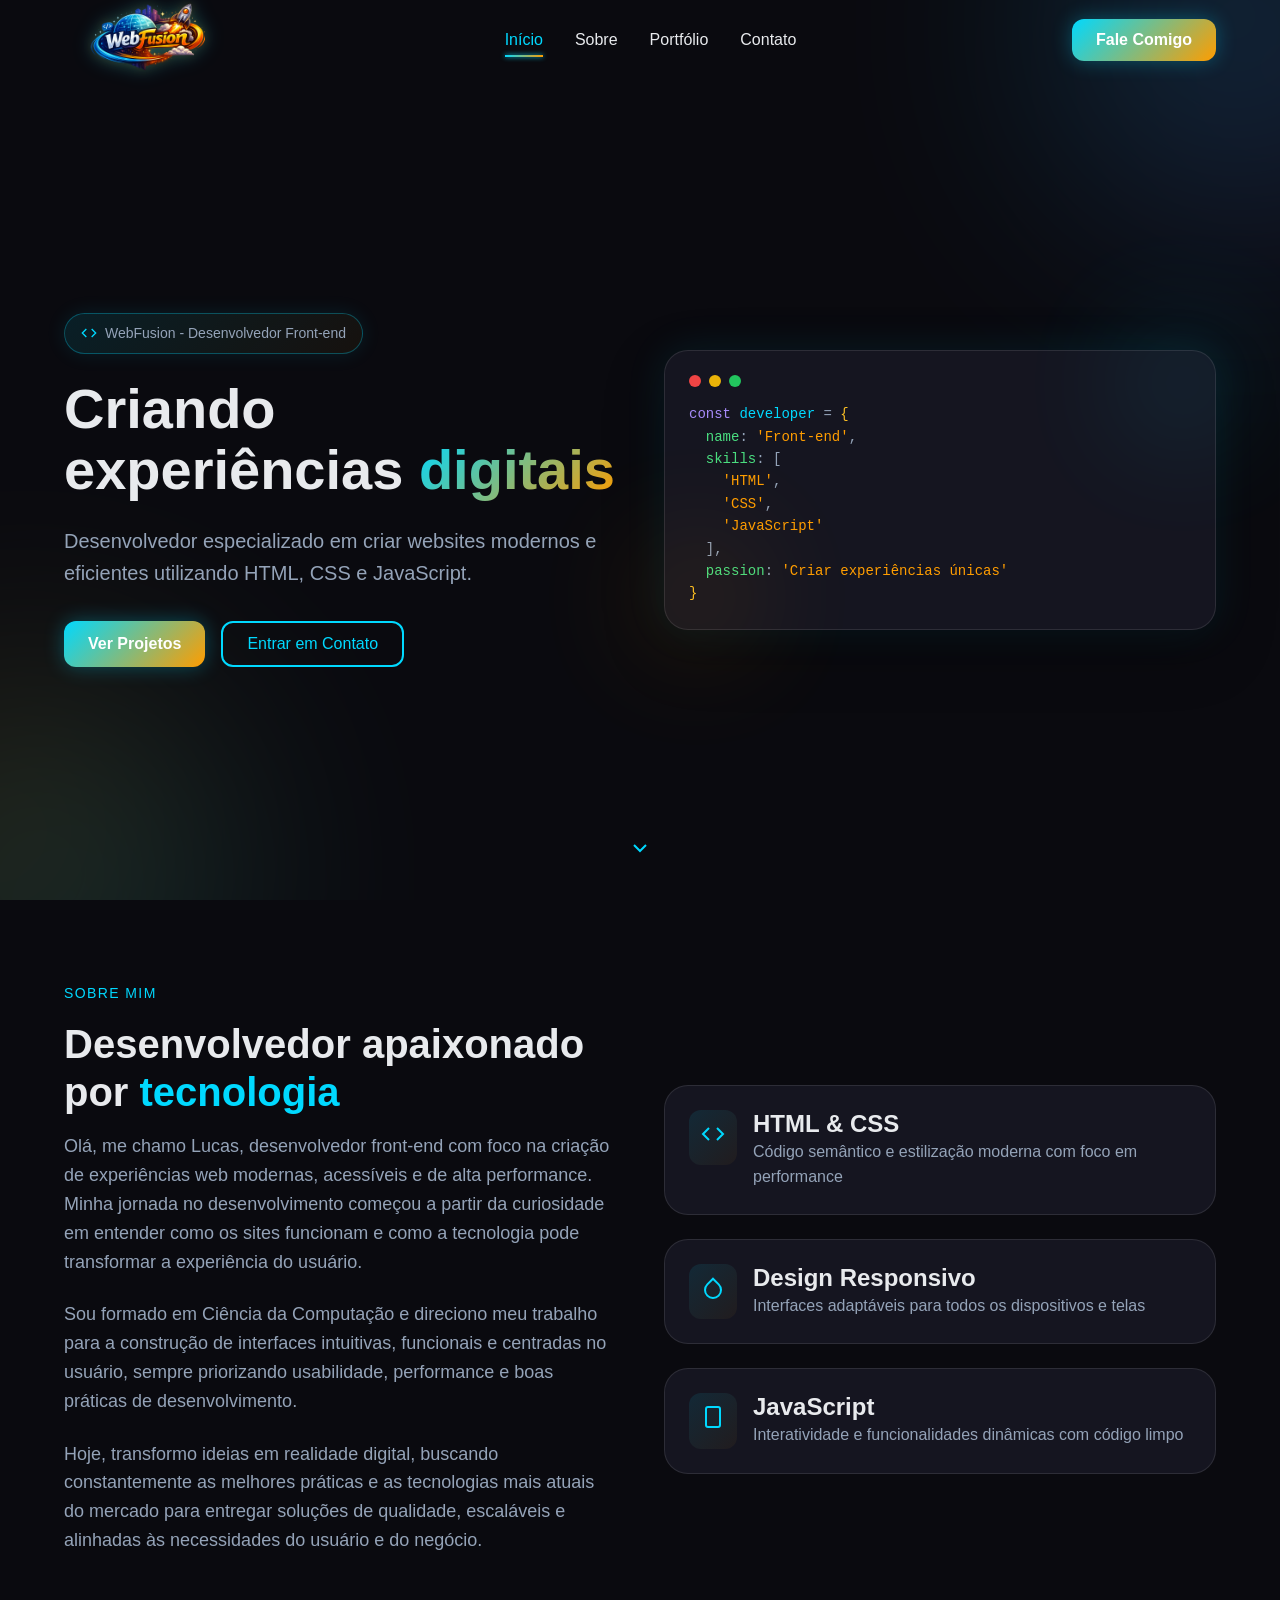
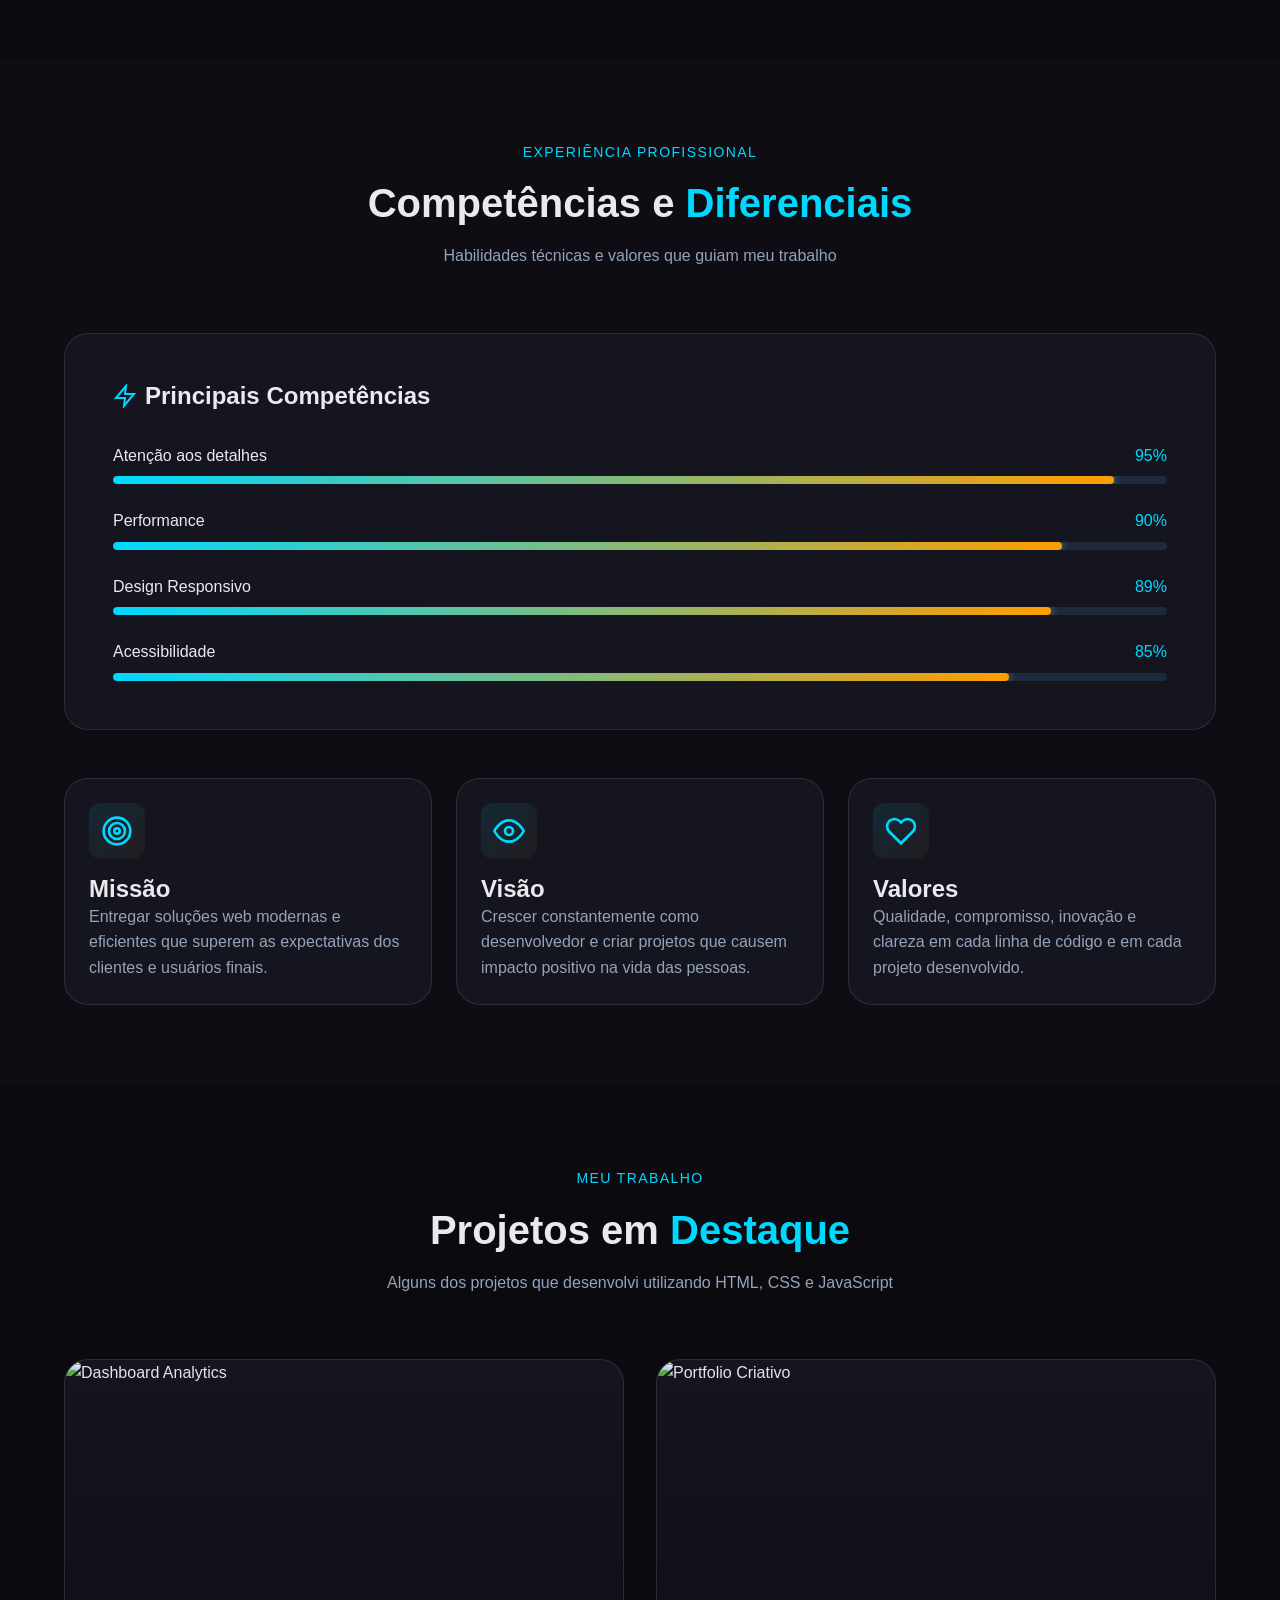
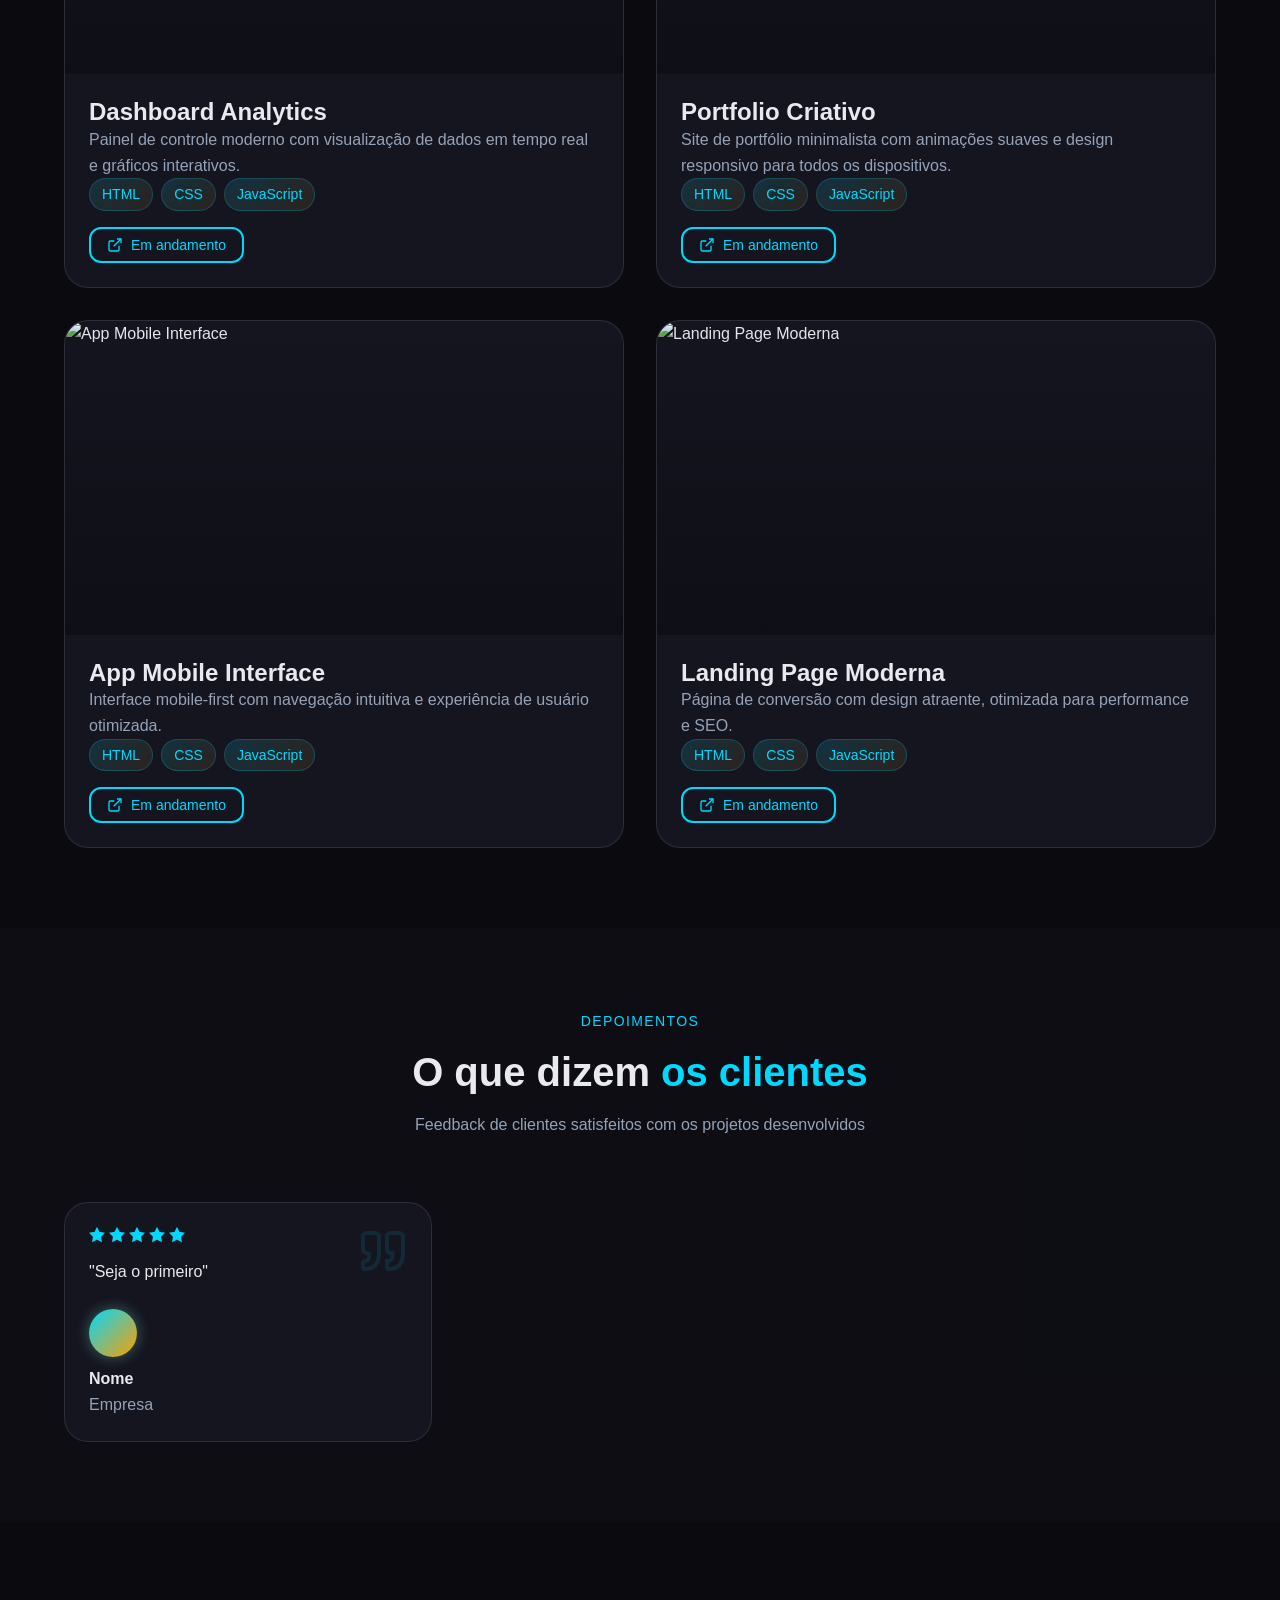
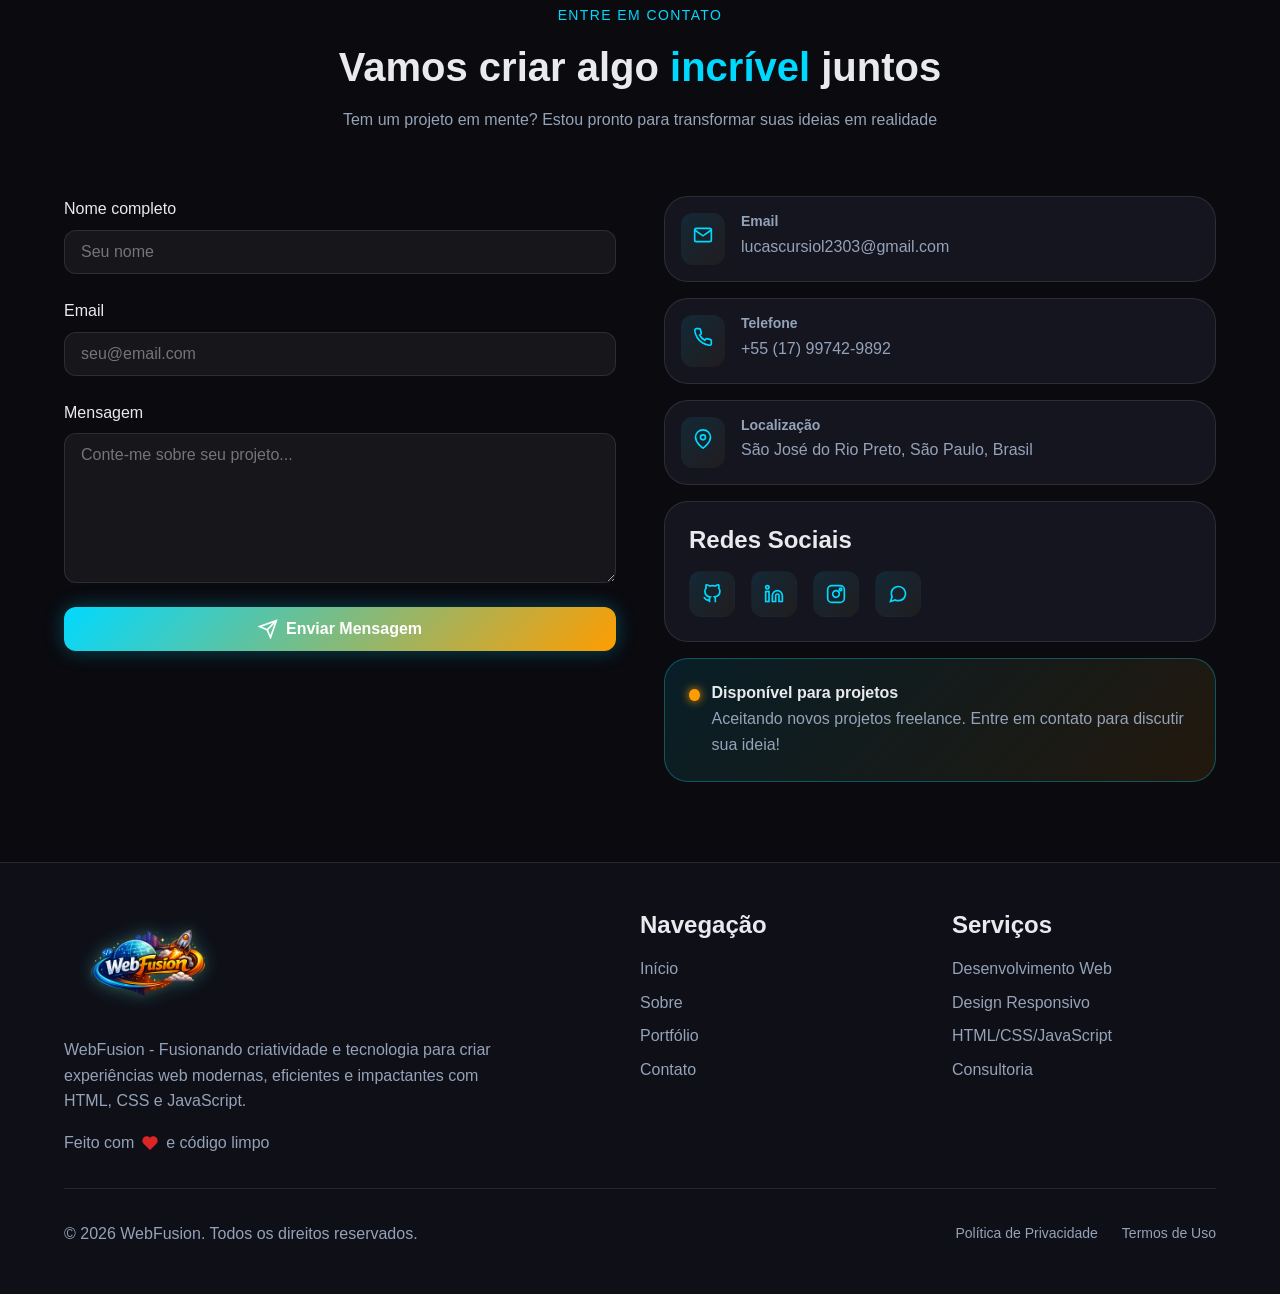
==== index.html @ 7b2a0fcf "Atualização" ====
<!DOCTYPE html>
<html lang="pt-BR">

<head>
    <meta charset="UTF-8">
    <meta name="viewport" content="width=device-width, initial-scale=1.0">
    <meta name="description"
        content="WebFusion - Portfólio de desenvolvedor front-end especializado em HTML, CSS e JavaScript. Criando experiências web modernas e eficientes.">
    <meta name="keywords" content="desenvolvedor front-end, HTML, CSS, JavaScript, web design, portfólio, WebFusion">
    <meta name="author" content="WebFusion">
    <title>WebFusionDEV</title>
    <link rel="icon" type="image/x-icon" href="assets/favicon/favicon.ico">
    <link rel="icon" type="image/png" sizes="16x16" href="assets/favicon/favicon-16x16.png">
    <link rel="icon" type="image/png" sizes="32x32" href="assets/favicon/favicon-32x32.png">
    <link rel="apple-touch-icon" sizes="180x180" href="assets/favicon/apple-touch-icon.png">
    <link rel="icon" type="image/png" sizes="192x192" href="assets/favicon/android-chrome-192x192.png">
    <link rel="icon" type="image/png" sizes="512x512" href="assets/favicon/android-chrome-512x512.png">
    <meta name="theme-color" content="#ffffff">
    <link rel="stylesheet" href="assets/styles/styles.css">
</head>

<body>
    <!-- Navigation -->
    <nav id="navbar">
        <div class="container nav-container">
            <a href="#" class="logo">
                <img src="assets/img/Webfusion.png" alt="WebFusion" class="logo-image">
            </a>

            <div class="nav-links">
                <a href="#hero" class="nav-link">Início</a>
                <a href="#about" class="nav-link">Sobre</a>
                <a href="#portfolio" class="nav-link">Portfólio</a>
                <a href="#contact" class="nav-link">Contato</a>
            </div>

            <button class="btn btn-primary nav-cta">Fale Comigo</button>

            <button class="mobile-menu-toggle" aria-label="Toggle menu">
                <span></span>
                <span></span>
                <span></span>
            </button>
        </div>

        <!-- Mobile Menu -->
        <div class="mobile-menu">
            <a href="#hero" class="mobile-link">Início</a>
            <a href="#about" class="mobile-link">Sobre</a>
            <a href="#portfolio" class="mobile-link">Portfólio</a>
            <a href="#contact" class="mobile-link">Contato</a>
            <button class="btn btn-primary w-full">Fale Comigo</button>
        </div>
    </nav>

    <!-- Hero Section -->
    <section id="hero" class="hero-section">
        <div class="bg-gradient gradient-1"></div>
        <div class="bg-gradient gradient-2"></div>
        <div class="hero-logo-watermark">
            <img src="assets/img/ChatGPT_Image_14_de_abr._de_2026,_07_32_35-1.png" alt="WebFusion">
        </div>

        <div class="container">
            <div class="hero-grid">
                <div class="hero-content">
                    <div class="badge">
                        <svg width="16" height="16" viewBox="0 0 24 24" fill="none" stroke="currentColor"
                            stroke-width="2">
                            <polyline points="16 18 22 12 16 6"></polyline>
                            <polyline points="8 6 2 12 8 18"></polyline>
                        </svg>
                        <span>WebFusion - Desenvolvedor Front-end</span>
                    </div>

                    <h1 class="hero-title">
                        Criando experiências
                        <span class="text-gradient">digitais</span>
                    </h1>

                    <p class="hero-description">
                        Desenvolvedor especializado em criar websites modernos e eficientes
                        utilizando HTML, CSS e JavaScript.
                    </p>

                    <div class="hero-buttons">
                        <button class="btn btn-primary" onclick="scrollToSection('portfolio')">Ver Projetos</button>
                        <button class="btn btn-outline" onclick="scrollToSection('contact')">Entrar em Contato</button>
                    </div>
                </div>

                <div class="hero-visual">
                    <div class="code-window">
                        <div class="window-header">
                            <div class="window-dot red"></div>
                            <div class="window-dot yellow"></div>
                            <div class="window-dot green"></div>
                        </div>
                        <pre class="code-content"><code><span class="code-purple">const</span> <span class="code-blue">developer</span> = <span class="code-yellow">{</span>
  <span class="code-green">name</span>: <span class="code-orange">'Front-end'</span>,
  <span class="code-green">skills</span>: [
    <span class="code-orange">'HTML'</span>,
    <span class="code-orange">'CSS'</span>,
    <span class="code-orange">'JavaScript'</span>
  ],
  <span class="code-green">passion</span>: <span class="code-orange">'Criar experiências únicas'</span>
<span class="code-yellow">}</span></code></pre>
                        <div class="code-glow glow-1"></div>
                        <div class="code-glow glow-2"></div>
                    </div>
                </div>
            </div>
        </div>

        <div class="scroll-indicator">
            <svg width="24" height="24" viewBox="0 0 24 24" fill="none" stroke="currentColor" stroke-width="2">
                <polyline points="6 9 12 15 18 9"></polyline>
            </svg>
        </div>
    </section>

    <!-- About Section -->
    <section id="about" class="about-section section">
        <div class="container">
            <div class="about-grid">
                <div class="about-content">
                    <span class="section-label">Sobre Mim</span>
                    <h2 class="section-title">
                        Desenvolvedor apaixonado por <span class="text-neon">tecnologia</span>
                    </h2>
                    <p class="text-muted">
                        Olá, me chamo Lucas, desenvolvedor front-end com foco na criação de experiências web
                        modernas, acessíveis e de alta performance. Minha jornada no desenvolvimento começou a partir da
                        curiosidade em entender como os sites funcionam e como a tecnologia pode transformar a
                        experiência do usuário.
                    </p>
                    <p class="text-muted">
                        Sou formado em Ciência da Computação e direciono meu trabalho para a construção de interfaces
                        intuitivas, funcionais e centradas no usuário, sempre priorizando usabilidade, performance e
                        boas práticas de desenvolvimento.
                    </p>
                    <p class="text-muted">
                        Hoje, transformo ideias em realidade digital, buscando constantemente as melhores práticas e as
                        tecnologias mais atuais do mercado para entregar soluções de qualidade, escaláveis e alinhadas
                        às necessidades do usuário e do negócio.
                    </p>
                </div>

                <div class="skills-grid">
                    <div class="skill-card">
                        <div class="skill-icon">
                            <svg width="24" height="24" viewBox="0 0 24 24" fill="none" stroke="currentColor"
                                stroke-width="2">
                                <polyline points="16 18 22 12 16 6"></polyline>
                                <polyline points="8 6 2 12 8 18"></polyline>
                            </svg>
                        </div>
                        <div>
                            <h3>HTML & CSS</h3>
                            <p class="text-muted">Código semântico e estilização moderna com foco em performance</p>
                        </div>
                    </div>

                    <div class="skill-card">
                        <div class="skill-icon">
                            <svg width="24" height="24" viewBox="0 0 24 24" fill="none" stroke="currentColor"
                                stroke-width="2">
                                <path d="M12 2.69l5.66 5.66a8 8 0 1 1-11.31 0z"></path>
                            </svg>
                        </div>
                        <div>
                            <h3>Design Responsivo</h3>
                            <p class="text-muted">Interfaces adaptáveis para todos os dispositivos e telas</p>
                        </div>
                    </div>

                    <div class="skill-card">
                        <div class="skill-icon">
                            <svg width="24" height="24" viewBox="0 0 24 24" fill="none" stroke="currentColor"
                                stroke-width="2">
                                <rect x="5" y="2" width="14" height="20" rx="2" ry="2"></rect>
                                <line x1="12" y1="18" x2="12.01" y2="18"></line>
                            </svg>
                        </div>
                        <div>
                            <h3>JavaScript</h3>
                            <p class="text-muted">Interatividade e funcionalidades dinâmicas com código limpo</p>
                        </div>
                    </div>
                </div>
            </div>
        </div>
    </section>

    <!-- Professional Section -->
    <section class="professional-section section section-alt">
        <div class="container">
            <div class="section-header">
                <span class="section-label">Experiência Profissional</span>
                <h2 class="section-title">
                    Competências e <span class="text-neon">Diferenciais</span>
                </h2>
                <p class="text-muted">Habilidades técnicas e valores que guiam meu trabalho</p>
            </div>

            <div class="competencies-card">
                <h3 class="card-title">
                    <svg width="24" height="24" viewBox="0 0 24 24" fill="none" stroke="currentColor" stroke-width="2">
                        <polygon points="13 2 3 14 12 14 11 22 21 10 12 10 13 2"></polygon>
                    </svg>
                    Principais Competências
                </h3>
                <div class="progress-bars">
                    <div class="progress-item">
                        <div class="progress-header">
                            <span>Atenção aos detalhes</span>
                            <span class="text-neon">95%</span>
                        </div>
                        <div class="progress-bar">
                            <div class="progress-fill" data-progress="95"></div>
                        </div>
                    </div>

                    <div class="progress-item">
                        <div class="progress-header">
                            <span>Performance</span>
                            <span class="text-neon">90%</span>
                        </div>
                        <div class="progress-bar">
                            <div class="progress-fill" data-progress="90"></div>
                        </div>
                    </div>

                    <div class="progress-item">
                        <div class="progress-header">
                            <span>Design Responsivo</span>
                            <span class="text-neon">89%</span>
                        </div>
                        <div class="progress-bar">
                            <div class="progress-fill" data-progress="89"></div>
                        </div>
                    </div>

                    <div class="progress-item">
                        <div class="progress-header">
                            <span>Acessibilidade</span>
                            <span class="text-neon">85%</span>
                        </div>
                        <div class="progress-bar">
                            <div class="progress-fill" data-progress="85"></div>
                        </div>
                    </div>
                </div>
            </div>

            <div class="values-grid">
                <div class="value-card">
                    <div class="value-icon">
                        <svg width="32" height="32" viewBox="0 0 24 24" fill="none" stroke="currentColor"
                            stroke-width="2">
                            <circle cx="12" cy="12" r="10"></circle>
                            <circle cx="12" cy="12" r="6"></circle>
                            <circle cx="12" cy="12" r="2"></circle>
                        </svg>
                    </div>
                    <h3>Missão</h3>
                    <p class="text-muted">
                        Entregar soluções web modernas e eficientes que superem as expectativas dos clientes e usuários
                        finais.
                    </p>
                </div>

                <div class="value-card">
                    <div class="value-icon">
                        <svg width="32" height="32" viewBox="0 0 24 24" fill="none" stroke="currentColor"
                            stroke-width="2">
                            <path d="M1 12s4-8 11-8 11 8 11 8-4 8-11 8-11-8-11-8z"></path>
                            <circle cx="12" cy="12" r="3"></circle>
                        </svg>
                    </div>
                    <h3>Visão</h3>
                    <p class="text-muted">
                        Crescer constantemente como desenvolvedor e criar projetos que causem impacto positivo na vida
                        das pessoas.
                    </p>
                </div>

                <div class="value-card">
                    <div class="value-icon">
                        <svg width="32" height="32" viewBox="0 0 24 24" fill="none" stroke="currentColor"
                            stroke-width="2">
                            <path
                                d="M20.84 4.61a5.5 5.5 0 0 0-7.78 0L12 5.67l-1.06-1.06a5.5 5.5 0 0 0-7.78 7.78l1.06 1.06L12 21.23l7.78-7.78 1.06-1.06a5.5 5.5 0 0 0 0-7.78z">
                            </path>
                        </svg>
                    </div>
                    <h3>Valores</h3>
                    <p class="text-muted">
                        Qualidade, compromisso, inovação e clareza em cada linha de código e em cada projeto
                        desenvolvido.
                    </p>
                </div>
            </div>
        </div>
    </section>

    <!-- Portfolio Section -->
    <section id="portfolio" class="portfolio-section section">
        <div class="container">
            <div class="section-header">
                <span class="section-label">Meu Trabalho</span>
                <h2 class="section-title">
                    Projetos em <span class="text-neon">Destaque</span>
                </h2>
                <p class="text-muted">Alguns dos projetos que desenvolvi utilizando HTML, CSS e JavaScript</p>
            </div>

            <div class="portfolio-grid">
                <div class="project-card">
                    <div class="project-image">
                        <img src="https://images.unsplash.com/photo-1575388902449-6bca946ad549?crop=entropy&cs=tinysrgb&fit=max&fm=jpg&ixid=M3w3Nzg4Nzd8MHwxfHNlYXJjaHwxfHxtb2Rlcm4lMjB3ZWJzaXRlJTIwZGFzaGJvYXJkJTIwaW50ZXJmYWNlfGVufDF8fHx8MTc3Mzc4ODYyOXww&ixlib=rb-4.1.0&q=80&w=1080"
                            alt="Dashboard Analytics">
                        <div class="project-overlay"></div>
                    </div>
                    <div class="project-content">
                        <h3>Dashboard Analytics</h3>
                        <p class="text-muted">Painel de controle moderno com visualização de dados em tempo real e
                            gráficos interativos.</p>
                        <div class="project-tags">
                            <span class="tag">HTML</span>
                            <span class="tag">CSS</span>
                            <span class="tag">JavaScript</span>
                        </div>
                        <div class="project-buttons">
                            <button class="btn btn-outline btn-sm">
                                <svg width="16" height="16" viewBox="0 0 24 24" fill="none" stroke="currentColor"
                                    stroke-width="2">
                                    <path d="M18 13v6a2 2 0 0 1-2 2H5a2 2 0 0 1-2-2V8a2 2 0 0 1 2-2h6"></path>
                                    <polyline points="15 3 21 3 21 9"></polyline>
                                    <line x1="10" y1="14" x2="21" y2="3"></line>
                                </svg>
                                Em andamento
                            </button>
                        </div>
                    </div>
                </div>

                <div class="project-card">
                    <div class="project-image">
                        <img src="https://images.unsplash.com/photo-1758613654757-7c4f113a6782?crop=entropy&cs=tinysrgb&fit=max&fm=jpg&ixid=M3w3Nzg4Nzd8MHwxfHNlYXJjaHwxfHxwb3J0Zm9saW8lMjBkZXNpZ24lMjBsYXB0b3B8ZW58MXx8fHwxNzczNzg4NjI5fDA&ixlib=rb-4.1.0&q=80&w=1080"
                            alt="Portfolio Criativo">
                        <div class="project-overlay"></div>
                    </div>
                    <div class="project-content">
                        <h3>Portfolio Criativo</h3>
                        <p class="text-muted">Site de portfólio minimalista com animações suaves e design responsivo
                            para todos os dispositivos.</p>
                        <div class="project-tags">
                            <span class="tag">HTML</span>
                            <span class="tag">CSS</span>
                            <span class="tag">JavaScript</span>
                        </div>
                        <div class="project-buttons">
                            <button class="btn btn-outline btn-sm">
                                <svg width="16" height="16" viewBox="0 0 24 24" fill="none" stroke="currentColor"
                                    stroke-width="2">
                                    <path d="M18 13v6a2 2 0 0 1-2 2H5a2 2 0 0 1-2-2V8a2 2 0 0 1 2-2h6"></path>
                                    <polyline points="15 3 21 3 21 9"></polyline>
                                    <line x1="10" y1="14" x2="21" y2="3"></line>
                                </svg>
                                Em andamento
                            </button>

                        </div>
                    </div>
                </div>

                <div class="project-card">
                    <div class="project-image">
                        <img src="https://images.unsplash.com/photo-1707836916010-3c4ad261936c?crop=entropy&cs=tinysrgb&fit=max&fm=jpg&ixid=M3w3Nzg4Nzd8MHwxfHNlYXJjaHwxfHxtb2JpbGUlMjBhcHAlMjBkZXNpZ24lMjBzY3JlZW58ZW58MXx8fHwxNzczNzcyMzM1fDA&ixlib=rb-4.1.0&q=80&w=1080"
                            alt="App Mobile Interface">
                        <div class="project-overlay"></div>
                    </div>
                    <div class="project-content">
                        <h3>App Mobile Interface</h3>
                        <p class="text-muted">Interface mobile-first com navegação intuitiva e experiência de usuário
                            otimizada.</p>
                        <div class="project-tags">
                            <span class="tag">HTML</span>
                            <span class="tag">CSS</span>
                            <span class="tag">JavaScript</span>
                        </div>
                        <div class="project-buttons">
                            <button class="btn btn-outline btn-sm">
                                <svg width="16" height="16" viewBox="0 0 24 24" fill="none" stroke="currentColor"
                                    stroke-width="2">
                                    <path d="M18 13v6a2 2 0 0 1-2 2H5a2 2 0 0 1-2-2V8a2 2 0 0 1 2-2h6"></path>
                                    <polyline points="15 3 21 3 21 9"></polyline>
                                    <line x1="10" y1="14" x2="21" y2="3"></line>
                                </svg>
                                Em andamento
                            </button>
                            <!-- <button class="btn btn-outline btn-sm">
                                <svg width="16" height="16" viewBox="0 0 24 24" fill="none" stroke="currentColor"
                                    stroke-width="2">
                                    <path
                                        d="M9 19c-5 1.5-5-2.5-7-3m14 6v-3.87a3.37 3.37 0 0 0-.94-2.61c3.14-.35 6.44-1.54 6.44-7A5.44 5.44 0 0 0 20 4.77 5.07 5.07 0 0 0 19.91 1S18.73.65 16 2.48a13.38 13.38 0 0 0-7 0C6.27.65 5.09 1 5.09 1A5.07 5.07 0 0 0 5 4.77a5.44 5.44 0 0 0-1.5 3.78c0 5.42 3.3 6.61 6.44 7A3.37 3.37 0 0 0 9 18.13V22">
                                    </path>
                                </svg>
                                Ver Código
                            </button> -->
                        </div>
                    </div>
                </div>

                <div class="project-card">
                    <div class="project-image">
                        <img src="https://images.unsplash.com/photo-1566915896913-549d796d2166?crop=entropy&cs=tinysrgb&fit=max&fm=jpg&ixid=M3w3Nzg4Nzd8MHwxfHNlYXJjaHwxfHxjb2RpbmclMjB3b3Jrc3BhY2UlMjBkZXZlbG9wZXJ8ZW58MXx8fHwxNzczNjcyNjg4fDA&ixlib=rb-4.1.0&q=80&w=1080"
                            alt="Landing Page Moderna">
                        <div class="project-overlay"></div>
                    </div>
                    <div class="project-content">
                        <h3>Landing Page Moderna</h3>
                        <p class="text-muted">Página de conversão com design atraente, otimizada para performance e SEO.
                        </p>
                        <div class="project-tags">
                            <span class="tag">HTML</span>
                            <span class="tag">CSS</span>
                            <span class="tag">JavaScript</span>
                        </div>
                        <div class="project-buttons">
                            <button class="btn btn-outline btn-sm">
                                <svg width="16" height="16" viewBox="0 0 24 24" fill="none" stroke="currentColor"
                                    stroke-width="2">
                                    <path d="M18 13v6a2 2 0 0 1-2 2H5a2 2 0 0 1-2-2V8a2 2 0 0 1 2-2h6"></path>
                                    <polyline points="15 3 21 3 21 9"></polyline>
                                    <line x1="10" y1="14" x2="21" y2="3"></line>
                                </svg>
                                Em andamento
                            </button>
                            <!-- <button class="btn btn-outline btn-sm">
                                <svg width="16" height="16" viewBox="0 0 24 24" fill="none" stroke="currentColor"
                                    stroke-width="2">
                                    <path
                                        d="M9 19c-5 1.5-5-2.5-7-3m14 6v-3.87a3.37 3.37 0 0 0-.94-2.61c3.14-.35 6.44-1.54 6.44-7A5.44 5.44 0 0 0 20 4.77 5.07 5.07 0 0 0 19.91 1S18.73.65 16 2.48a13.38 13.38 0 0 0-7 0C6.27.65 5.09 1 5.09 1A5.07 5.07 0 0 0 5 4.77a5.44 5.44 0 0 0-1.5 3.78c0 5.42 3.3 6.61 6.44 7A3.37 3.37 0 0 0 9 18.13V22">
                                    </path>
                                </svg>
                                Ver Código
                            </button> -->
                        </div>
                    </div>
                </div>
            </div>
        </div>
    </section>

    <!-- Testimonials Section -->
    <section class="testimonials-section section section-alt">
        <div class="container">
            <div class="section-header">
                <span class="section-label">Depoimentos</span>
                <h2 class="section-title">
                    O que dizem <span class="text-neon">os clientes</span>
                </h2>
                <p class="text-muted">Feedback de clientes satisfeitos com os projetos desenvolvidos</p>
            </div>

            <div class="testimonials-grid">
                <div class="testimonial-card">
                    <div class="quote-icon">
                        <svg width="48" height="48" viewBox="0 0 24 24" fill="none" stroke="currentColor"
                            stroke-width="2">
                            <path
                                d="M3 21c3 0 7-1 7-8V5c0-1.25-.756-2.017-2-2H4c-1.25 0-2 .75-2 1.972V11c0 1.25.75 2 2 2 1 0 1 0 1 1v1c0 1-1 2-2 2s-1 .008-1 1.031V20c0 1 0 1 1 1z">
                            </path>
                            <path
                                d="M15 21c3 0 7-1 7-8V5c0-1.25-.757-2.017-2-2h-4c-1.25 0-2 .75-2 1.972V11c0 1.25.75 2 2 2h.75c0 2.25.25 4-2.75 4v3c0 1 0 1 1 1z">
                            </path>
                        </svg>
                    </div>
                    <div class="rating">
                        <svg width="16" height="16" viewBox="0 0 24 24" fill="#00d9ff" stroke="#00d9ff"
                            stroke-width="2">
                            <polygon
                                points="12 2 15.09 8.26 22 9.27 17 14.14 18.18 21.02 12 17.77 5.82 21.02 7 14.14 2 9.27 8.91 8.26 12 2">
                            </polygon>
                        </svg>
                        <svg width="16" height="16" viewBox="0 0 24 24" fill="#00d9ff" stroke="#00d9ff"
                            stroke-width="2">
                            <polygon
                                points="12 2 15.09 8.26 22 9.27 17 14.14 18.18 21.02 12 17.77 5.82 21.02 7 14.14 2 9.27 8.91 8.26 12 2">
                            </polygon>
                        </svg>
                        <svg width="16" height="16" viewBox="0 0 24 24" fill="#00d9ff" stroke="#00d9ff"
                            stroke-width="2">
                            <polygon
                                points="12 2 15.09 8.26 22 9.27 17 14.14 18.18 21.02 12 17.77 5.82 21.02 7 14.14 2 9.27 8.91 8.26 12 2">
                            </polygon>
                        </svg>
                        <svg width="16" height="16" viewBox="0 0 24 24" fill="#00d9ff" stroke="#00d9ff"
                            stroke-width="2">
                            <polygon
                                points="12 2 15.09 8.26 22 9.27 17 14.14 18.18 21.02 12 17.77 5.82 21.02 7 14.14 2 9.27 8.91 8.26 12 2">
                            </polygon>
                        </svg>
                        <svg width="16" height="16" viewBox="0 0 24 24" fill="#00d9ff" stroke="#00d9ff"
                            stroke-width="2">
                            <polygon
                                points="12 2 15.09 8.26 22 9.27 17 14.14 18.18 21.02 12 17.77 5.82 21.02 7 14.14 2 9.27 8.91 8.26 12 2">
                            </polygon>
                        </svg>
                    </div>
                    <p class="testimonial-text">
                        "Seja o primeiro"
                    </p>
                    <div class="testimonial-avatar"></div>
                    <h4>Nome</h4>
                    <p class="text-muted">Empresa</p>
                </div>
            </div>
        </div>
    </section>

    <!-- Testimonials extras comentados para uso futuro
    <div class="testimonial-card">...</div>
    <div class="testimonial-card">...</div>
    -->

    <!-- Contact Section -->
    <section id="contact" class="contact-section section">
        <div class="container">
            <div class="section-header">
                <span class="section-label">Entre em Contato</span>
                <h2 class="section-title">
                    Vamos criar algo <span class="text-neon">incrível</span> juntos
                </h2>
                <p class="text-muted">Tem um projeto em mente? Estou pronto para transformar suas ideias em
                    realidade
                </p>
            </div>

            <div class="contact-grid">
                <form class="contact-form" id="contactForm">
                    <div class="form-group">
                        <label for="name">Nome completo</label>
                        <input type="text" id="name" name="name" placeholder="Seu nome" required>
                    </div>

                    <div class="form-group">
                        <label for="email">Email</label>
                        <input type="email" id="email" name="email" placeholder="seu@email.com" required>
                    </div>

                    <div class="form-group">
                        <label for="message">Mensagem</label>
                        <textarea id="message" name="message" rows="6"
                            placeholder="Conte-me sobre seu projeto..." required></textarea>
                    </div>

                    <button type="submit" class="btn btn-primary w-full">
                        <svg width="20" height="20" viewBox="0 0 24 24" fill="none" stroke="currentColor"
                            stroke-width="2">
                            <line x1="22" y1="2" x2="11" y2="13"></line>
                            <polygon points="22 2 15 22 11 13 2 9 22 2"></polygon>
                        </svg>
                        Enviar Mensagem
                    </button>
                </form>

                <div class="contact-info">
                    <div class="info-card">
                        <div class="info-icon">
                            <svg width="20" height="20" viewBox="0 0 24 24" fill="none"
                                stroke="currentColor" stroke-width="2">
                                <path
                                    d="M4 4h16c1.1 0 2 .9 2 2v12c0 1.1-.9 2-2 2H4c-1.1 0-2-.9-2-2V6c0-1.1.9-2 2-2z">
                                </path>
                                <polyline points="22,6 12,13 2,6"></polyline>
                            </svg>
                        </div>
                        <div>
                            <h4>Email</h4>
                            <p class="text-muted">lucascursiol2303@gmail.com</p>
                        </div>
                    </div>

                    <div class="info-card">
                        <div class="info-icon">
                            <svg width="20" height="20" viewBox="0 0 24 24" fill="none"
                                stroke="currentColor" stroke-width="2">
                                <path
                                    d="M22 16.92v3a2 2 0 0 1-2.18 2 19.79 19.79 0 0 1-8.63-3.07 19.5 19.5 0 0 1-6-6 19.79 19.79 0 0 1-3.07-8.67A2 2 0 0 1 4.11 2h3a2 2 0 0 1 2 1.72 12.84 12.84 0 0 0 .7 2.81 2 2 0 0 1-.45 2.11L8.09 9.91a16 16 0 0 0 6 6l1.27-1.27a2 2 0 0 1 2.11-.45 12.84 12.84 0 0 0 2.81.7A2 2 0 0 1 22 16.92z">
                                </path>
                            </svg>
                        </div>
                        <div>
                            <h4>Telefone</h4>
                            <p class="text-muted">+55 (17) 99742-9892</p>
                        </div>
                    </div>

                    <div class="info-card">
                        <div class="info-icon">
                            <svg width="20" height="20" viewBox="0 0 24 24" fill="none"
                                stroke="currentColor" stroke-width="2">
                                <path d="M21 10c0 7-9 13-9 13s-9-6-9-13a9 9 0 0 1 18 0z"></path>
                                <circle cx="12" cy="10" r="3"></circle>
                            </svg>
                        </div>
                        <div>
                            <h4>Localização</h4>
                            <p class="text-muted">São José do Rio Preto, São Paulo, Brasil</p>
                        </div>
                    </div>

                    <div class="social-card">
                        <h3>Redes Sociais</h3>
                        <div class="social-links">
                            <a href="https://github.com/Cursiol" class="social-link" target="_blank">
                                <svg width="20" height="20" viewBox="0 0 24 24" fill="none"
                                    stroke="currentColor" stroke-width="2">
                                    <path
                                        d="M9 19c-5 1.5-5-2.5-7-3m14 6v-3.87a3.37 3.37 0 0 0-.94-2.61c3.14-.35 6.44-1.54 6.44-7A5.44 5.44 0 0 0 20 4.77 5.07 5.07 0 0 0 19.91 1S18.73.65 16 2.48a13.38 13.38 0 0 0-7 0C6.27.65 5.09 1 5.09 1A5.07 5.07 0 0 0 5 4.77a5.44 5.44 0 0 0-1.5 3.78c0 5.42 3.3 6.61 6.44 7A3.37 3.37 0 0 0 9 18.13V22">
                                    </path>
                                </svg>
                            </a>
                            <a href="https://www.linkedin.com/in/lucas-ap-cursiol-ba1b411ba/"
                                class="social-link" target="_blank">
                                <svg width="20" height="20" viewBox="0 0 24 24" fill="none"
                                    stroke="currentColor" stroke-width="2">
                                    <path
                                        d="M16 8a6 6 0 0 1 6 6v7h-4v-7a2 2 0 0 0-2-2 2 2 0 0 0-2 2v7h-4v-7a6 6 0 0 1 6-6z">
                                    </path>
                                    <rect x="2" y="9" width="4" height="12"></rect>
                                    <circle cx="4" cy="4" r="2"></circle>
                                </svg>
                            </a>
                            <a href="https://www.instagram.com/lucas_cursiol/" class="social-link"
                                target="_blank">
                                <svg width="20" height="20" viewBox="0 0 24 24" fill="none"
                                    stroke="currentColor" stroke-width="2">
                                    <rect x="2" y="2" width="20" height="20" rx="5" ry="5"></rect>
                                    <path d="M16 11.37A4 4 0 1 1 12.63 8 4 4 0 0 1 16 11.37z"></path>
                                    <circle cx="17.5" cy="6.5" r="1.5"></circle>
                                </svg>
                            </a>
                            <a href="https://wa.me/5517997429892?text=Olá%2C%20vim%20pelo%20seu%20portfólio%20e%20gostaria%20de%20conversar%20sobre%20um%20projeto!" class="social-link" target="_blank">
                                <svg width="20" height="20" viewBox="0 0 24 24" fill="none"
                                    stroke="currentColor" stroke-width="2">
                                    <path d="M21 11.5a8.38 8.38 0 0 1-.9 3.8 8.5 8.5 0 0 1-7.6 4.7 8.38 8.38 0 0 1-3.8-.9L3 21l1.9-5.7a8.38 8.38 0 0 1-.9-3.8 8.5 8.5 0 0 1 4.7-7.6 8.38 8.38 0 0 1 3.8-.9h.5a8.48 8.48 0 0 1 8 8v.5z"></path>
                                </svg>
                            </a>
                        </div>
                    </div>

                    <div class="availability-card">
                        <div class="availability-dot"></div>
                        <div>
                            <h4>Disponível para projetos</h4>
                            <p class="text-muted">Aceitando novos projetos freelance. Entre em contato para
                                discutir sua ideia!</p>
                        </div>
                    </div>
                </div>
            </div>
        </div>
    </section>

    <!-- Footer -->
    <footer class="footer">
        <div class="container">
            <div class="footer-grid">
                <div class="footer-brand">
                    <div class="logo">
                        <img src="assets/img/Webfusion.png" alt="WebFusion" class="logo-image">
                    </div>
                    <p class="text-muted">
                        WebFusion - Fusionando criatividade e tecnologia para criar experiências web
                        modernas, eficientes e impactantes com HTML, CSS e JavaScript.
                    </p>
                    <div class="footer-love">
                        <span>Feito com</span>
                        <svg width="16" height="16" viewBox="0 0 24 24" fill="#dc2626" stroke="#dc2626"
                            stroke-width="2">
                            <path
                                d="M20.84 4.61a5.5 5.5 0 0 0-7.78 0L12 5.67l-1.06-1.06a5.5 5.5 0 0 0-7.78 7.78l1.06 1.06L12 21.23l7.78-7.78 1.06-1.06a5.5 5.5 0 0 0 0-7.78z">
                            </path>
                        </svg>
                        <span>e código limpo</span>
                    </div>
                </div>

                <div class="footer-links">
                    <h3>Navegação</h3>
                    <ul>
                        <li><a href="#hero">Início</a></li>
                        <li><a href="#about">Sobre</a></li>
                        <li><a href="#portfolio">Portfólio</a></li>
                        <li><a href="#contact">Contato</a></li>
                    </ul>
                </div>

                <div class="footer-links">
                    <h3>Serviços</h3>
                    <ul>
                        <li><a href="#">Desenvolvimento Web</a></li>
                        <li><a href="#">Design Responsivo</a></li>
                        <li><a href="#">HTML/CSS/JavaScript</a></li>
                        <li><a href="#">Consultoria</a></li>
                    </ul>
                </div>
            </div>

            <div class="footer-bottom">
                <p class="text-muted">&copy; <span id="currentYear">2026</span> WebFusion. Todos os direitos
                    reservados.
                </p>
                <div class="footer-bottom-links">
                    <a href="#" class="text-muted">Política de Privacidade</a>
                    <a href="#" class="text-muted">Termos de Uso</a>
                </div>
            </div>
        </div>
    </footer>

    <script src="assets/script/script.js"></script>
</body>

</html>
---- assets/styles/styles.css ----
/* Reset & Base Styles */
* {
    margin: 0;
    padding: 0;
    box-sizing: border-box;
}

:root {
    /* Colors */
    --bg-primary: #0a0a0f;
    --bg-secondary: #151520;
    --bg-tertiary: #1e293b;
    --text-primary: #e8eaed;
    --text-muted: #94a3b8;
    --neon-blue: #00d9ff;
    --neon-orange: #ff9d00;
    --neon-green: #00ff9d;
    --purple-accent: #6b5ce7;
    --border-color: rgba(255, 255, 255, 0.1);

    /* Spacing */
    --spacing-xs: 0.5rem;
    --spacing-sm: 1rem;
    --spacing-md: 1.5rem;
    --spacing-lg: 2rem;
    --spacing-xl: 3rem;
    --spacing-2xl: 4rem;

    /* Border Radius */
    --radius-sm: 0.5rem;
    --radius-md: 0.75rem;
    --radius-lg: 1rem;
    --radius-xl: 1.5rem;
}

html {
    scroll-behavior: smooth;
}

body {
    font-family: -apple-system, BlinkMacSystemFont, 'Segoe UI', Roboto, 'Helvetica Neue', Arial, sans-serif;
    background-color: var(--bg-primary);
    color: var(--text-primary);
    line-height: 1.6;
    overflow-x: hidden;
}

/* Container */
.container {
    max-width: 1200px;
    margin: 0 auto;
    padding: 0 1.5rem;
}

/* Typography */
h1,
h2,
h3,
h4,
h5,
h6 {
    font-weight: 600;
    line-height: 1.2;
}

h1 {
    font-size: 3.5rem;
}

h2 {
    font-size: 2.5rem;
}

h3 {
    font-size: 1.5rem;
}

.text-gradient {
    background: linear-gradient(135deg, var(--neon-blue), var(--neon-orange));
    -webkit-background-clip: text;
    -webkit-text-fill-color: transparent;
    background-clip: text;
}

.text-neon {
    color: var(--neon-blue);
}

.text-muted {
    color: var(--text-muted);
}

/* Buttons */
.btn {
    display: inline-flex;
    align-items: center;
    justify-content: center;
    gap: 0.5rem;
    padding: 0.75rem 1.5rem;
    font-size: 1rem;
    font-weight: 500;
    border-radius: var(--radius-md);
    cursor: pointer;
    transition: all 0.3s ease;
    border: none;
    text-decoration: none;
}

.btn-primary {
    background: linear-gradient(135deg, var(--neon-blue), var(--neon-orange));
    color: #ffffff;
    box-shadow: 0 0 20px rgba(0, 217, 255, 0.3);
    font-weight: 600;
}

.btn-primary:hover {
    background: linear-gradient(135deg, #00c4e6, #ff8800);
    box-shadow: 0 0 30px rgba(0, 217, 255, 0.5), 0 0 30px rgba(255, 157, 0, 0.3);
    transform: translateY(-2px);
}

.btn-outline {
    background-color: transparent;
    color: var(--neon-blue);
    border: 2px solid var(--neon-blue);
}

.btn-outline:hover {
    background-color: var(--neon-blue);
    color: var(--bg-primary);
}

.btn-sm {
    padding: 0.5rem 1rem;
    font-size: 0.875rem;
}

.w-full {
    width: 100%;
}

/* Navigation */
#navbar {
    position: fixed;
    top: 0;
    left: 0;
    right: 0;
    z-index: 1000;
    transition: all 0.3s ease;
}

#navbar.scrolled {
    background-color: rgba(10, 10, 15, 0.8);
    backdrop-filter: blur(20px);
    border-bottom: 1px solid var(--border-color);
    box-shadow: 0 4px 20px rgba(0, 0, 0, 0.3);
}

.nav-container {
    display: flex;
    align-items: center;
    justify-content: space-between;
    height: 5rem;
}

.logo {
    display: flex;
    align-items: center;
    gap: 0.75rem;
    text-decoration: none;
    color: var(--text-primary);
    font-size: 1.25rem;
    font-weight: 600;
    transition: all 0.3s ease;
}

.logo:hover {
    transform: scale(1.05);
}

.logo-text-brand {
    font-size: 1.4rem;
    font-weight: 700;
    background: linear-gradient(135deg, var(--neon-blue), var(--neon-orange));
    -webkit-background-clip: text;
    -webkit-text-fill-color: transparent;
    background-clip: text;
    letter-spacing: 0.5px;
}

.logo-image {
    height: 110px;
    width: auto;
    object-fit: contain;
    filter: drop-shadow(0 0 10px rgba(0, 217, 255, 0.3)) drop-shadow(0 0 5px rgba(255, 157, 0, 0.2));
    transition: all 0.3s ease;
    animation: logoFloat 3s ease-in-out infinite;
}

.logo:hover .logo-image {
    filter: drop-shadow(0 0 25px rgba(0, 217, 255, 0.6)) drop-shadow(0 0 15px rgba(255, 157, 0, 0.4));
    animation-play-state: paused;
}

@keyframes logoFloat {

    0%,
    100% {
        transform: translateY(0px);
    }

    50% {
        transform: translateY(-3px);
    }
}

.logo-icon {
    padding: 0.5rem;
    background-color: rgba(0, 217, 255, 0.1);
    border-radius: var(--radius-sm);
    color: var(--neon-blue);
    transition: background-color 0.3s ease;
}

.logo:hover .logo-icon {
    background-color: rgba(0, 217, 255, 0.2);
}

.nav-links {
    display: flex;
    align-items: center;
    gap: 2rem;
}

.nav-link {
    color: var(--text-primary);
    text-decoration: none;
    font-weight: 500;
    position: relative;
    transition: color 0.3s ease;
}

.nav-link:hover {
    color: var(--neon-blue);
}

.nav-link::after {
    content: '';
    position: absolute;
    bottom: -4px;
    left: 0;
    width: 0;
    height: 2px;
    background: linear-gradient(90deg, var(--neon-blue), var(--neon-orange));
    transition: width 0.3s ease;
    box-shadow: 0 0 5px var(--neon-blue);
}

.nav-link:hover::after,
.nav-link.active::after {
    width: 100%;
}

.nav-link.active {
    color: var(--neon-blue);
}

.nav-cta {
    display: inline-flex;
}

.mobile-menu-toggle {
    display: none;
    flex-direction: column;
    gap: 4px;
    background: transparent;
    border: none;
    cursor: pointer;
    padding: 0.5rem;
}

.mobile-menu-toggle span {
    width: 24px;
    height: 2px;
    background-color: var(--text-primary);
    transition: all 0.3s ease;
}

.mobile-menu {
    display: none;
    flex-direction: column;
    gap: 1rem;
    padding: 1.5rem;
    background-color: rgba(10, 10, 15, 0.95);
    backdrop-filter: blur(20px);
    border-bottom: 1px solid var(--border-color);
}

.mobile-menu.active {
    display: flex;
}

.mobile-link {
    color: var(--text-primary);
    text-decoration: none;
    padding: 0.5rem 0;
    transition: color 0.3s ease;
}

.mobile-link:hover {
    color: var(--neon-blue);
}

/* Hero Section */
.hero-section {
    min-height: 100vh;
    display: flex;
    align-items: center;
    justify-content: center;
    position: relative;
    overflow: hidden;
    padding-top: 5rem;
}

.bg-gradient {
    position: absolute;
    width: 24rem;
    height: 24rem;
    border-radius: 50%;
    filter: blur(120px);
    opacity: 0.2;
    animation: pulse 8s ease-in-out infinite;
}

.gradient-1 {
    background: linear-gradient(135deg, var(--neon-blue), var(--purple-accent));
    top: -10rem;
    right: -10rem;
}

.gradient-2 {
    background: linear-gradient(135deg, var(--neon-orange), var(--neon-blue));
    bottom: -10rem;
    left: -10rem;
    animation-delay: 4s;
}

@keyframes pulse {

    0%,
    100% {
        transform: scale(1);
        opacity: 0.2;
    }

    50% {
        transform: scale(1.2);
        opacity: 0.3;
    }
}

.hero-grid {
    display: grid;
    grid-template-columns: 1fr 1fr;
    gap: 3rem;
    align-items: center;
    position: relative;
    z-index: 10;
}

.hero-content {
    animation: slideInLeft 0.8s ease-out;
}

@keyframes slideInLeft {
    from {
        opacity: 0;
        transform: translateX(-50px);
    }

    to {
        opacity: 1;
        transform: translateX(0);
    }
}

.badge {
    display: inline-flex;
    align-items: center;
    gap: 0.5rem;
    padding: 0.5rem 1rem;
    background: linear-gradient(135deg, rgba(0, 217, 255, 0.1), rgba(255, 157, 0, 0.05));
    border: 1px solid rgba(0, 217, 255, 0.3);
    border-radius: 2rem;
    margin-bottom: 1.5rem;
    font-size: 0.875rem;
    color: var(--text-muted);
    box-shadow: 0 0 20px rgba(0, 217, 255, 0.1);
}

.badge svg {
    color: var(--neon-blue);
}

.hero-title {
    margin-bottom: 1.5rem;
    line-height: 1.1;
}

.hero-description {
    font-size: 1.25rem;
    color: var(--text-muted);
    margin-bottom: 2rem;
    max-width: 36rem;
}

.hero-buttons {
    display: flex;
    gap: 1rem;
    flex-wrap: wrap;
}

.hero-visual {
    animation: slideInRight 0.8s ease-out 0.4s backwards;
}

@keyframes slideInRight {
    from {
        opacity: 0;
        transform: translateX(50px);
    }

    to {
        opacity: 1;
        transform: translateX(0);
    }
}

.code-window {
    background-color: var(--bg-secondary);
    border: 1px solid var(--border-color);
    border-radius: var(--radius-xl);
    padding: 1.5rem;
    box-shadow: 0 20px 60px rgba(0, 0, 0, 0.3), 0 0 40px rgba(0, 217, 255, 0.1);
    position: relative;
    transition: all 0.3s ease;
}

.code-window:hover {
    box-shadow: 0 20px 60px rgba(0, 0, 0, 0.4), 0 0 60px rgba(0, 217, 255, 0.2), 0 0 40px rgba(255, 157, 0, 0.1);
    border-color: rgba(0, 217, 255, 0.3);
}

.window-header {
    display: flex;
    gap: 0.5rem;
    margin-bottom: 1rem;
}

.window-dot {
    width: 12px;
    height: 12px;
    border-radius: 50%;
}

.window-dot.red {
    background-color: #ef4444;
}

.window-dot.yellow {
    background-color: #eab308;
}

.window-dot.green {
    background-color: #22c55e;
}

.code-content {
    font-family: 'Courier New', monospace;
    font-size: 0.875rem;
    line-height: 1.6;
    color: var(--text-muted);
}

.code-purple {
    color: #a78bfa;
}

.code-blue {
    color: var(--neon-blue);
}

.code-yellow {
    color: #fbbf24;
}

.code-green {
    color: #4ade80;
}

.code-orange {
    color: var(--neon-orange);
}

.code-glow {
    position: absolute;
    width: 8rem;
    height: 8rem;
    border-radius: 50%;
    filter: blur(60px);
    opacity: 0.2;
}

.glow-1 {
    background: radial-gradient(circle, var(--neon-blue), transparent);
    top: -2rem;
    right: -2rem;
}

.glow-2 {
    background: radial-gradient(circle, var(--neon-orange), transparent);
    bottom: -2rem;
    left: -2rem;
}

.hero-logo-watermark {
    position: absolute;
    top: 50%;
    right: 10%;
    transform: translateY(-50%);
    opacity: 0.05;
    pointer-events: none;
    z-index: 1;
}

.hero-logo-watermark img {
    width: 400px;
    height: auto;
    filter: blur(2px);
}

.scroll-indicator {
    position: absolute;
    bottom: 2rem;
    left: 50%;
    transform: translateX(-50%);
    color: var(--neon-blue);
    animation: bounce 2s ease-in-out infinite;
    z-index: 20;
}

@keyframes bounce {

    0%,
    100% {
        transform: translateX(-50%) translateY(0);
    }

    50% {
        transform: translateX(-50%) translateY(10px);
    }
}

/* Section Styles */
.section {
    padding: 5rem 0;
}

.section-alt {
    background-color: rgba(21, 21, 32, 0.3);
}

.section-header {
    text-align: center;
    margin-bottom: 4rem;
}

.section-label {
    display: inline-block;
    color: var(--neon-blue);
    text-transform: uppercase;
    font-size: 0.875rem;
    letter-spacing: 0.1em;
    margin-bottom: 1rem;
}

.section-title {
    margin-bottom: 1rem;
}

/* About Section */
.about-grid {
    display: grid;
    grid-template-columns: 1fr 1fr;
    gap: 3rem;
    align-items: center;
}

.about-content {
    animation: fadeInUp 0.8s ease-out;
}

.about-content p {
    margin-bottom: 1.5rem;
    font-size: 1.125rem;
}

.skills-grid {
    display: flex;
    flex-direction: column;
    gap: 1.5rem;
}

.skill-card {
    display: flex;
    align-items: flex-start;
    gap: 1rem;
    padding: 1.5rem;
    background-color: var(--bg-secondary);
    border: 1px solid var(--border-color);
    border-radius: var(--radius-xl);
    transition: all 0.3s ease;
    animation: fadeInUp 0.8s ease-out;
}

.skill-card:hover {
    border-color: var(--neon-blue);
    transform: translateY(-4px);
    box-shadow: 0 10px 30px rgba(0, 217, 255, 0.2), 0 5px 15px rgba(255, 157, 0, 0.1);
}

.skill-icon {
    padding: 0.75rem;
    background: linear-gradient(135deg, rgba(0, 217, 255, 0.1), rgba(255, 157, 0, 0.05));
    border-radius: var(--radius-md);
    color: var(--neon-blue);
    transition: all 0.3s ease;
}

.skill-card:hover .skill-icon {
    background: linear-gradient(135deg, rgba(0, 217, 255, 0.2), rgba(255, 157, 0, 0.15));
    box-shadow: 0 0 20px rgba(0, 217, 255, 0.3), 0 0 10px rgba(255, 157, 0, 0.2);
    transform: scale(1.1);
}

@keyframes fadeInUp {
    from {
        opacity: 0;
        transform: translateY(30px);
    }

    to {
        opacity: 1;
        transform: translateY(0);
    }
}

/* Professional Section */
.competencies-card {
    background-color: var(--bg-secondary);
    border: 1px solid var(--border-color);
    border-radius: var(--radius-xl);
    padding: 3rem;
    margin-bottom: 3rem;
}

.card-title {
    display: flex;
    align-items: center;
    gap: 0.5rem;
    font-size: 1.5rem;
    margin-bottom: 2rem;
}

.card-title svg {
    color: var(--neon-blue);
}

.progress-bars {
    display: flex;
    flex-direction: column;
    gap: 1.5rem;
}

.progress-header {
    display: flex;
    justify-content: space-between;
    margin-bottom: 0.5rem;
}

.progress-bar {
    height: 0.5rem;
    background-color: var(--bg-tertiary);
    border-radius: 1rem;
    overflow: hidden;
}

.progress-fill {
    height: 100%;
    background: linear-gradient(90deg, var(--neon-blue), var(--neon-orange));
    border-radius: 1rem;
    box-shadow: 0 0 10px rgba(0, 217, 255, 0.5), 0 0 10px rgba(255, 157, 0, 0.3);
    width: 0;
    transition: width 1s ease-out;
}

.progress-fill.animate {
    width: var(--progress);
}

.values-grid {
    display: grid;
    grid-template-columns: repeat(3, 1fr);
    gap: 1.5rem;
}

.value-card {
    padding: 1.5rem;
    background-color: var(--bg-secondary);
    border: 1px solid var(--border-color);
    border-radius: var(--radius-xl);
    transition: all 0.3s ease;
}

.value-card:hover {
    border-color: var(--neon-blue);
    transform: translateY(-4px);
    box-shadow: 0 10px 30px rgba(0, 217, 255, 0.2), 0 5px 15px rgba(255, 157, 0, 0.1);
}

.value-icon {
    display: inline-flex;
    padding: 0.75rem;
    background: linear-gradient(135deg, rgba(0, 217, 255, 0.1), rgba(255, 157, 0, 0.05));
    border-radius: var(--radius-md);
    color: var(--neon-blue);
    margin-bottom: 1rem;
    transition: all 0.3s ease;
}

.value-card:hover .value-icon {
    background: linear-gradient(135deg, rgba(0, 217, 255, 0.2), rgba(255, 157, 0, 0.15));
    box-shadow: 0 0 20px rgba(0, 217, 255, 0.3), 0 0 10px rgba(255, 157, 0, 0.2);
    transform: scale(1.1) rotate(5deg);
}

/* Portfolio Section */
.portfolio-grid {
    display: grid;
    grid-template-columns: repeat(2, 1fr);
    gap: 2rem;
}

.project-card {
    background-color: var(--bg-secondary);
    border: 1px solid var(--border-color);
    border-radius: var(--radius-xl);
    overflow: hidden;
    transition: all 0.3s ease;
}

.project-card:hover {
    border-color: var(--neon-blue);
    transform: translateY(-4px);
    box-shadow: 0 15px 40px rgba(0, 217, 255, 0.25), 0 8px 20px rgba(255, 157, 0, 0.15);
}

.project-image {
    position: relative;
    aspect-ratio: 16 / 9;
    overflow: hidden;
}

.project-image img {
    width: 100%;
    height: 100%;
    object-fit: cover;
    transition: transform 0.5s ease;
}

.project-card:hover .project-image img {
    transform: scale(1.1);
}

.project-overlay {
    position: absolute;
    inset: 0;
    background: linear-gradient(to top, var(--bg-primary), transparent);
    opacity: 0.6;
}

.project-content {
    padding: 1.5rem;
}

.project-tags {
    display: flex;
    flex-wrap: wrap;
    gap: 0.5rem;
    margin-bottom: 1rem;
}

.tag {
    padding: 0.25rem 0.75rem;
    background: linear-gradient(135deg, rgba(0, 217, 255, 0.15), rgba(255, 157, 0, 0.1));
    color: var(--neon-blue);
    font-size: 0.875rem;
    border-radius: 2rem;
    border: 1px solid rgba(0, 217, 255, 0.2);
    transition: all 0.3s ease;
}

.tag:hover {
    background: linear-gradient(135deg, rgba(0, 217, 255, 0.25), rgba(255, 157, 0, 0.2));
    border-color: var(--neon-blue);
}

.project-buttons {
    display: flex;
    gap: 0.75rem;
}

/* Testimonials Section */
.testimonials-grid {
    display: grid;
    grid-template-columns: repeat(3, 1fr);
    gap: 1.5rem;
}

.testimonial-card {
    padding: 1.5rem;
    background-color: var(--bg-secondary);
    border: 1px solid var(--border-color);
    border-radius: var(--radius-xl);
    position: relative;
    transition: all 0.3s ease;
}

.testimonial-card:hover {
    border-color: var(--neon-blue);
    transform: translateY(-4px);
    box-shadow: 0 10px 30px rgba(0, 217, 255, 0.2), 0 5px 15px rgba(255, 157, 0, 0.1);
}

.quote-icon {
    position: absolute;
    top: 1.5rem;
    right: 1.5rem;
    opacity: 0.1;
    transition: opacity 0.3s ease;
}

.testimonial-card:hover .quote-icon {
    opacity: 0.2;
}

.quote-icon svg {
    color: var(--neon-blue);
}

.rating {
    display: flex;
    gap: 0.25rem;
    margin-bottom: 1rem;
}

.testimonial-text {
    color: var(--text-primary);
    margin-bottom: 1.5rem;
    line-height: 1.6;
    position: relative;
    z-index: 10;
}

.testimonial-avatar {
    width: 3rem;
    height: 3rem;
    border-radius: 50%;
    background: linear-gradient(135deg, var(--neon-blue), var(--neon-orange));
    margin-bottom: 0.75rem;
    box-shadow: 0 0 15px rgba(0, 217, 255, 0.3), 0 0 15px rgba(255, 157, 0, 0.2);
}

.testimonial-card h4 {
    color: var(--text-primary);
    margin-bottom: 0.25rem;
}

/* Contact Section */
.contact-grid {
    display: grid;
    grid-template-columns: 1fr 1fr;
    gap: 3rem;
}

.contact-form {
    display: flex;
    flex-direction: column;
    gap: 1.5rem;
}

.form-group {
    display: flex;
    flex-direction: column;
    gap: 0.5rem;
}

.form-group label {
    color: var(--text-primary);
    font-weight: 500;
}

.form-group input,
.form-group textarea {
    padding: 0.75rem 1rem;
    background-color: rgba(255, 255, 255, 0.05);
    border: 1px solid var(--border-color);
    border-radius: var(--radius-md);
    color: var(--text-primary);
    font-family: inherit;
    font-size: 1rem;
    transition: all 0.3s ease;
}

.form-group input:focus,
.form-group textarea:focus {
    outline: none;
    border-color: var(--neon-blue);
    box-shadow: 0 0 0 3px rgba(0, 217, 255, 0.1);
}

.form-group textarea {
    resize: vertical;
    min-height: 150px;
}

.contact-info {
    display: flex;
    flex-direction: column;
    gap: 1rem;
}

.info-card {
    display: flex;
    align-items: flex-start;
    gap: 1rem;
    padding: 1rem;
    background-color: var(--bg-secondary);
    border: 1px solid var(--border-color);
    border-radius: var(--radius-xl);
    transition: all 0.3s ease;
}

.info-card:hover {
    border-color: var(--neon-blue);
    box-shadow: 0 5px 20px rgba(0, 217, 255, 0.15), 0 3px 10px rgba(255, 157, 0, 0.1);
}

.info-icon {
    padding: 0.75rem;
    background: linear-gradient(135deg, rgba(0, 217, 255, 0.1), rgba(255, 157, 0, 0.05));
    border-radius: var(--radius-md);
    color: var(--neon-blue);
    transition: all 0.3s ease;
}

.info-card:hover .info-icon {
    background: linear-gradient(135deg, rgba(0, 217, 255, 0.2), rgba(255, 157, 0, 0.15));
    box-shadow: 0 0 15px rgba(0, 217, 255, 0.3);
    transform: scale(1.05);
}

.info-card h4 {
    font-size: 0.875rem;
    color: var(--text-muted);
    margin-bottom: 0.25rem;
}

.social-card {
    padding: 1.5rem;
    background-color: var(--bg-secondary);
    border: 1px solid var(--border-color);
    border-radius: var(--radius-xl);
}

.social-links {
    display: flex;
    gap: 1rem;
    margin-top: 1rem;
}

.social-link {
    display: flex;
    align-items: center;
    justify-content: center;
    padding: 0.75rem;
    background: linear-gradient(135deg, rgba(0, 217, 255, 0.1), rgba(255, 157, 0, 0.05));
    border-radius: var(--radius-md);
    color: var(--neon-blue);
    text-decoration: none;
    transition: all 0.3s ease;
    border: 1px solid transparent;
}

.social-link:hover {
    background: linear-gradient(135deg, rgba(0, 217, 255, 0.2), rgba(255, 157, 0, 0.15));
    transform: scale(1.1) rotate(5deg);
    box-shadow: 0 0 20px rgba(0, 217, 255, 0.4), 0 0 10px rgba(255, 157, 0, 0.2);
    border-color: var(--neon-blue);
}

.availability-card {
    display: flex;
    align-items: flex-start;
    gap: 0.75rem;
    padding: 1.5rem;
    background: linear-gradient(135deg, rgba(0, 217, 255, 0.1), rgba(255, 157, 0, 0.1));
    border: 1px solid rgba(0, 217, 255, 0.3);
    border-radius: var(--radius-xl);
}

.availability-dot {
    width: 0.75rem;
    height: 0.75rem;
    background-color: var(--neon-orange);
    border-radius: 50%;
    margin-top: 0.375rem;
    animation: pulse 2s ease-in-out infinite;
    box-shadow: 0 0 10px var(--neon-orange);
}

.availability-card h4 {
    color: var(--text-primary);
    margin-bottom: 0.25rem;
}

/* Footer */
.footer {
    background-color: rgba(21, 21, 32, 0.5);
    border-top: 1px solid var(--border-color);
    padding: 3rem 0;
}

.footer-grid {
    display: grid;
    grid-template-columns: 2fr 1fr 1fr;
    gap: 3rem;
    margin-bottom: 2rem;
}

.footer-brand-name {
    color: var(--text-primary);
    font-size: 1.5rem;
    font-weight: 700;
    margin: 1rem 0 0.5rem 0;
    background: linear-gradient(135deg, var(--neon-blue), var(--neon-orange));
    -webkit-background-clip: text;
    -webkit-text-fill-color: transparent;
    background-clip: text;
}

.footer-brand p {
    margin: 1rem 0;
    max-width: 28rem;
}

.footer-love {
    display: flex;
    align-items: center;
    gap: 0.5rem;
    color: var(--text-muted);
}

.footer-links h3 {
    color: var(--text-primary);
    margin-bottom: 1rem;
}

.footer-links ul {
    list-style: none;
}

.footer-links li {
    margin-bottom: 0.5rem;
}

.footer-links a {
    color: var(--text-muted);
    text-decoration: none;
    transition: color 0.3s ease;
}

.footer-links a:hover {
    color: var(--neon-blue);
}

.footer-bottom {
    display: flex;
    justify-content: space-between;
    align-items: center;
    padding-top: 2rem;
    border-top: 1px solid var(--border-color);
}

.footer-bottom-links {
    display: flex;
    gap: 1.5rem;
}

.footer-bottom-links a {
    color: var(--text-muted);
    text-decoration: none;
    font-size: 0.875rem;
    transition: color 0.3s ease;
}

.footer-bottom-links a:hover {
    color: var(--neon-blue);
}

/* Responsive Design */
@media (max-width: 1024px) {
    h1 {
        font-size: 2.5rem;
    }

    h2 {
        font-size: 2rem;
    }

    .hero-grid {
        grid-template-columns: 1fr;
        gap: 2rem;
    }

    .hero-visual {
        order: -1;
    }

    .about-grid {
        grid-template-columns: 1fr;
    }

    .values-grid {
        grid-template-columns: 1fr;
    }

    .testimonials-grid {
        grid-template-columns: 1fr;
    }

    .contact-grid {
        grid-template-columns: 1fr;
    }

    .footer-grid {
        grid-template-columns: 1fr;
    }
}

@media (max-width: 768px) {
    .container {
        padding: 0 1rem;
    }

    .nav-links,
    .nav-cta {
        display: none;
    }

    .mobile-menu-toggle {
        display: flex;
    }

    .logo-image {
        height: 48px;
    }

    .logo-text-brand {
        font-size: 1.2rem;
    }

    .hero-logo-watermark {
        display: none;
    }

    .code-window:hover {
        box-shadow: 0 20px 60px rgba(0, 0, 0, 0.4), 0 0 40px rgba(0, 217, 255, 0.15);
    }

    h1 {
        font-size: 2rem;
    }

    .hero-description {
        font-size: 1rem;
    }

    .hero-buttons {
        flex-direction: column;
    }

    .hero-buttons .btn {
        width: 100%;
    }

    .code-window {
        font-size: 0.75rem;
    }

    .portfolio-grid {
        grid-template-columns: 1fr;
    }

    .project-buttons {
        flex-direction: column;
    }

    .footer-bottom {
        flex-direction: column;
        gap: 1rem;
        text-align: center;
    }
}

@media (max-width: 480px) {
    h1 {
        font-size: 1.75rem;
    }

    h2 {
        font-size: 1.5rem;
    }

    .section {
        padding: 3rem 0;
    }

    .logo-text-brand {
        display: none;
    }
}
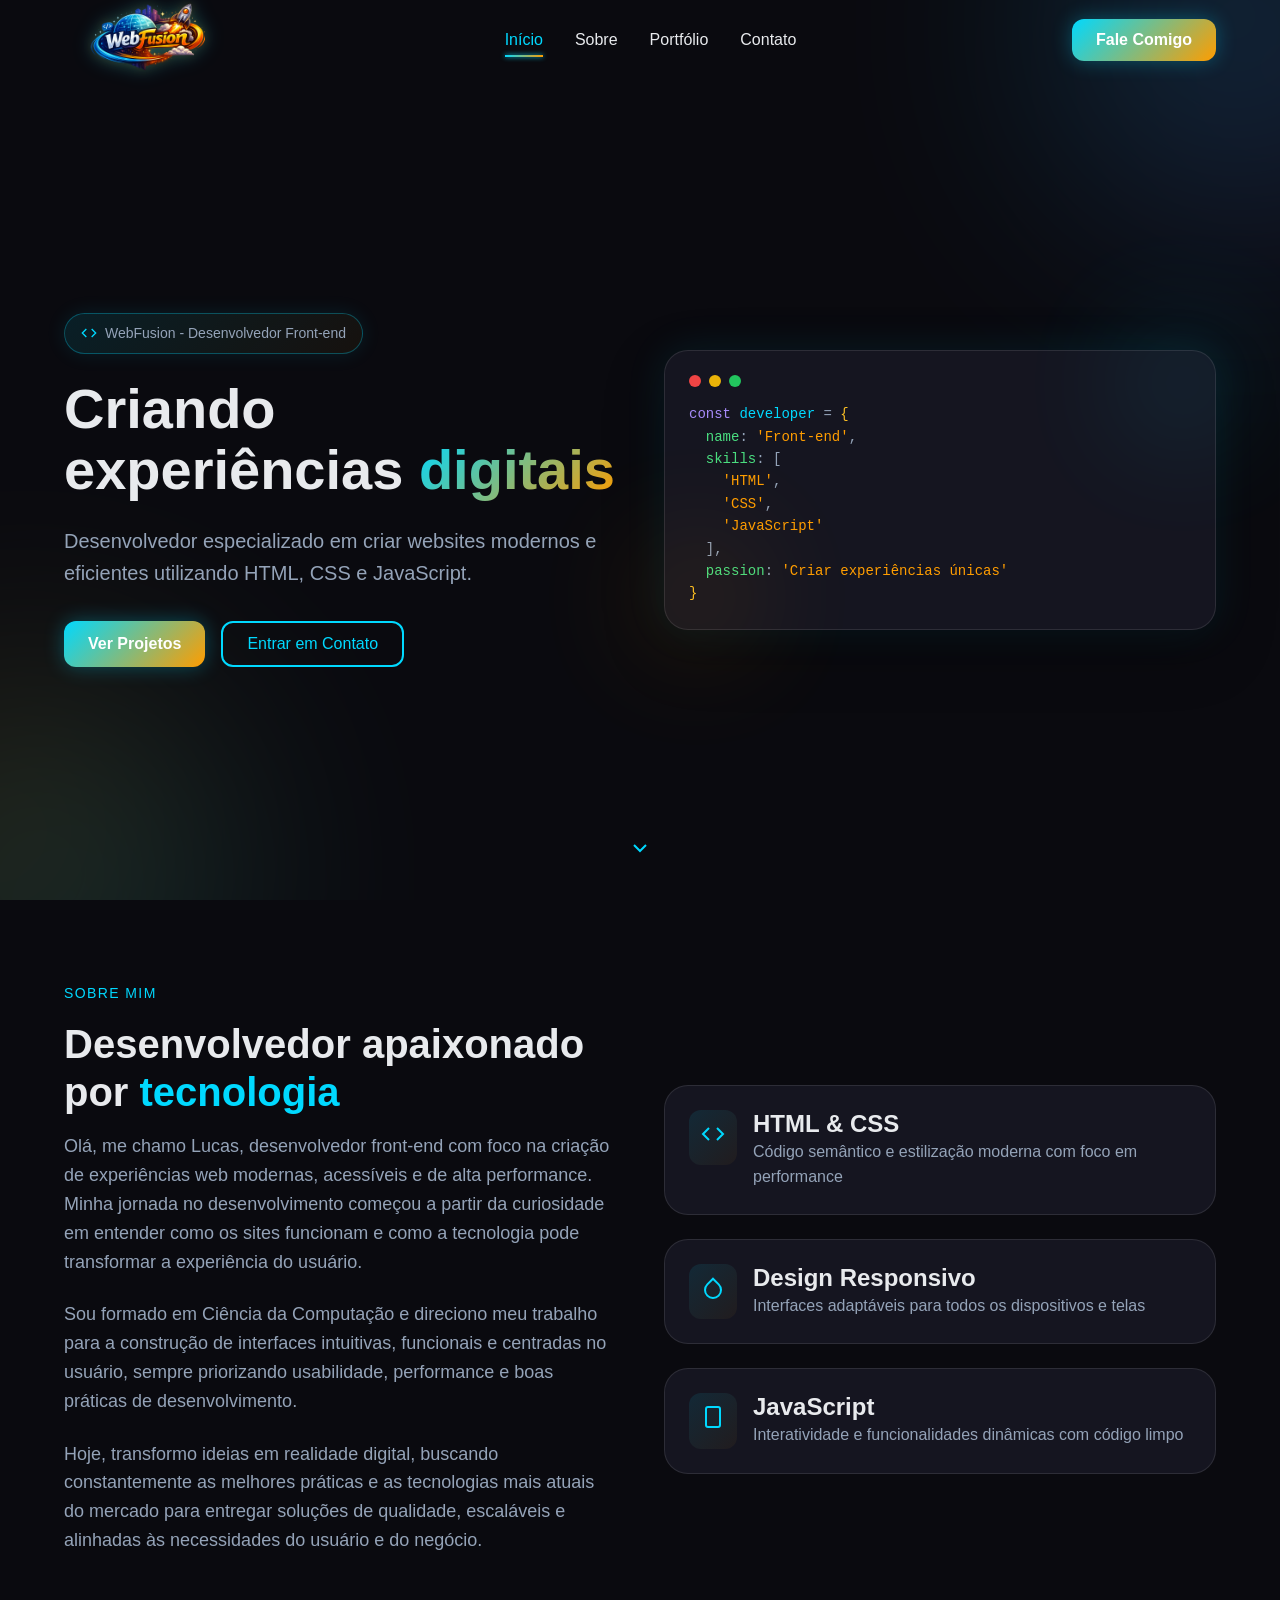
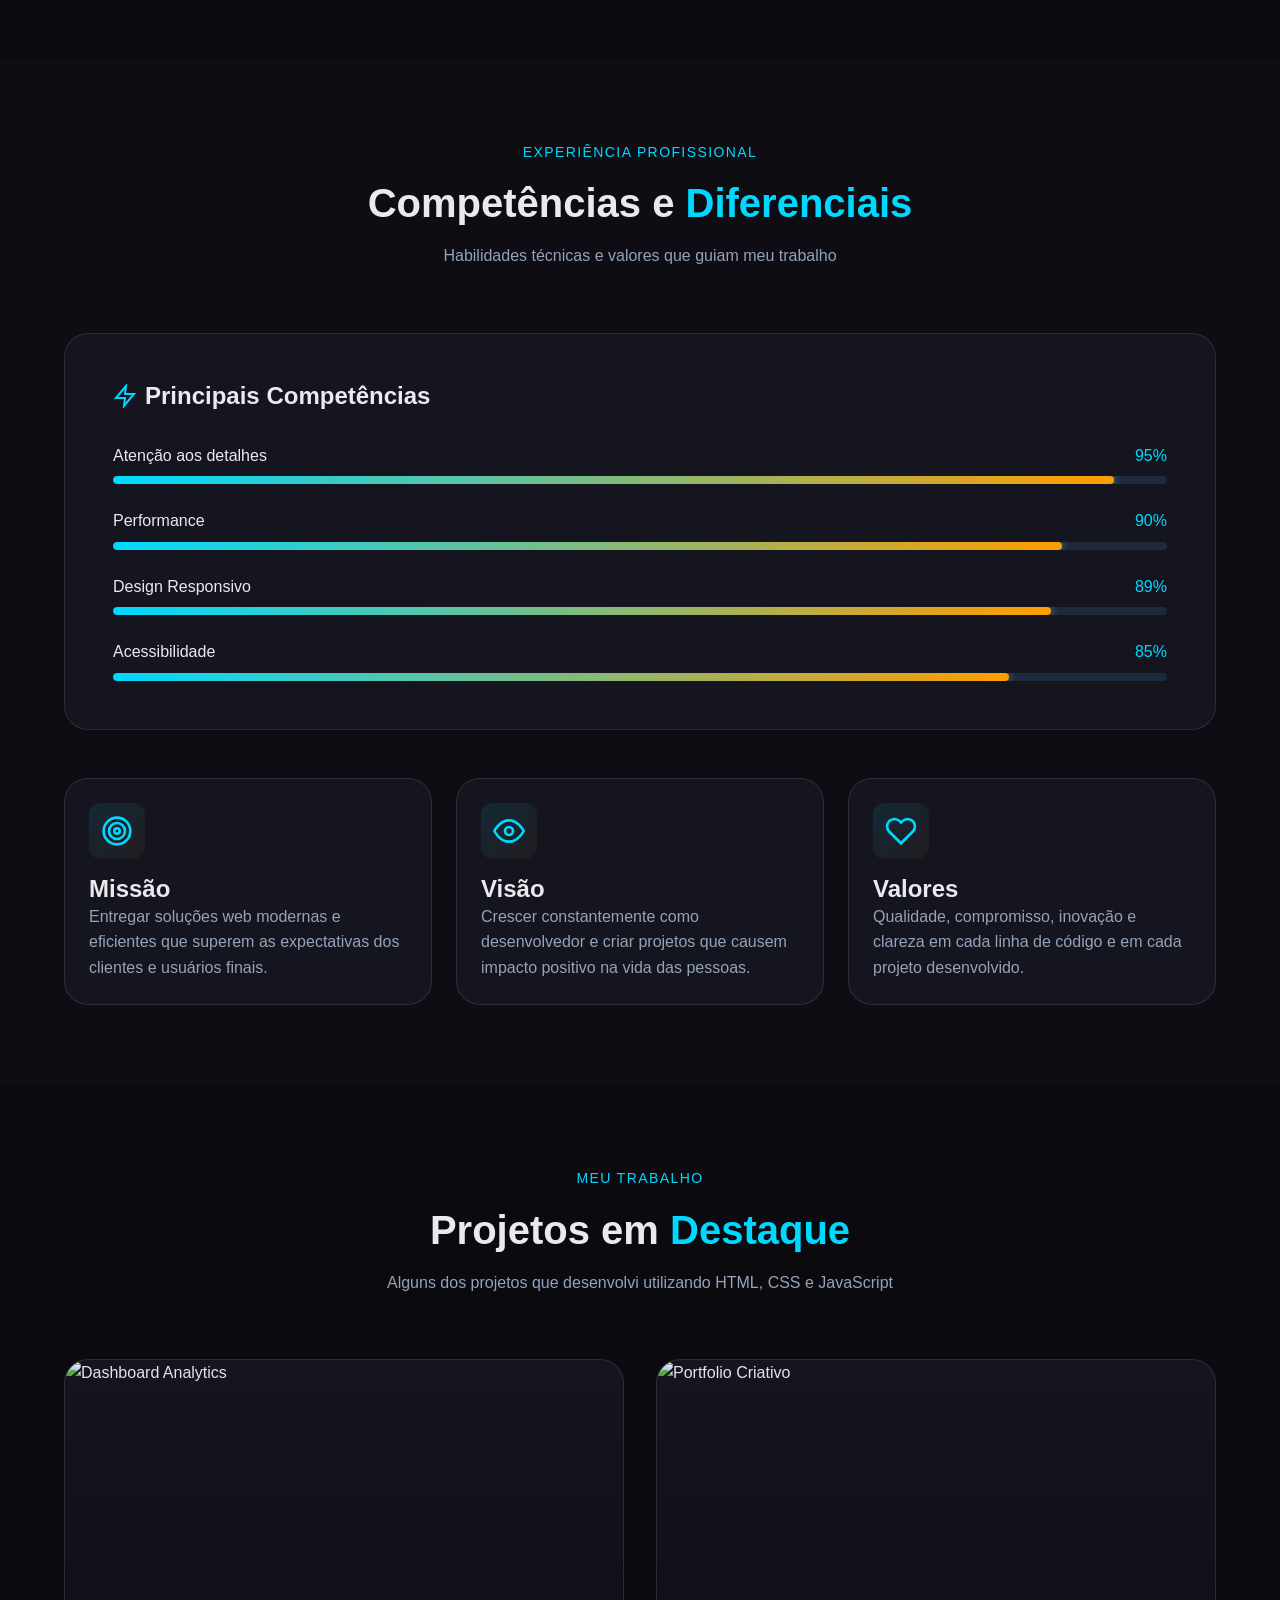
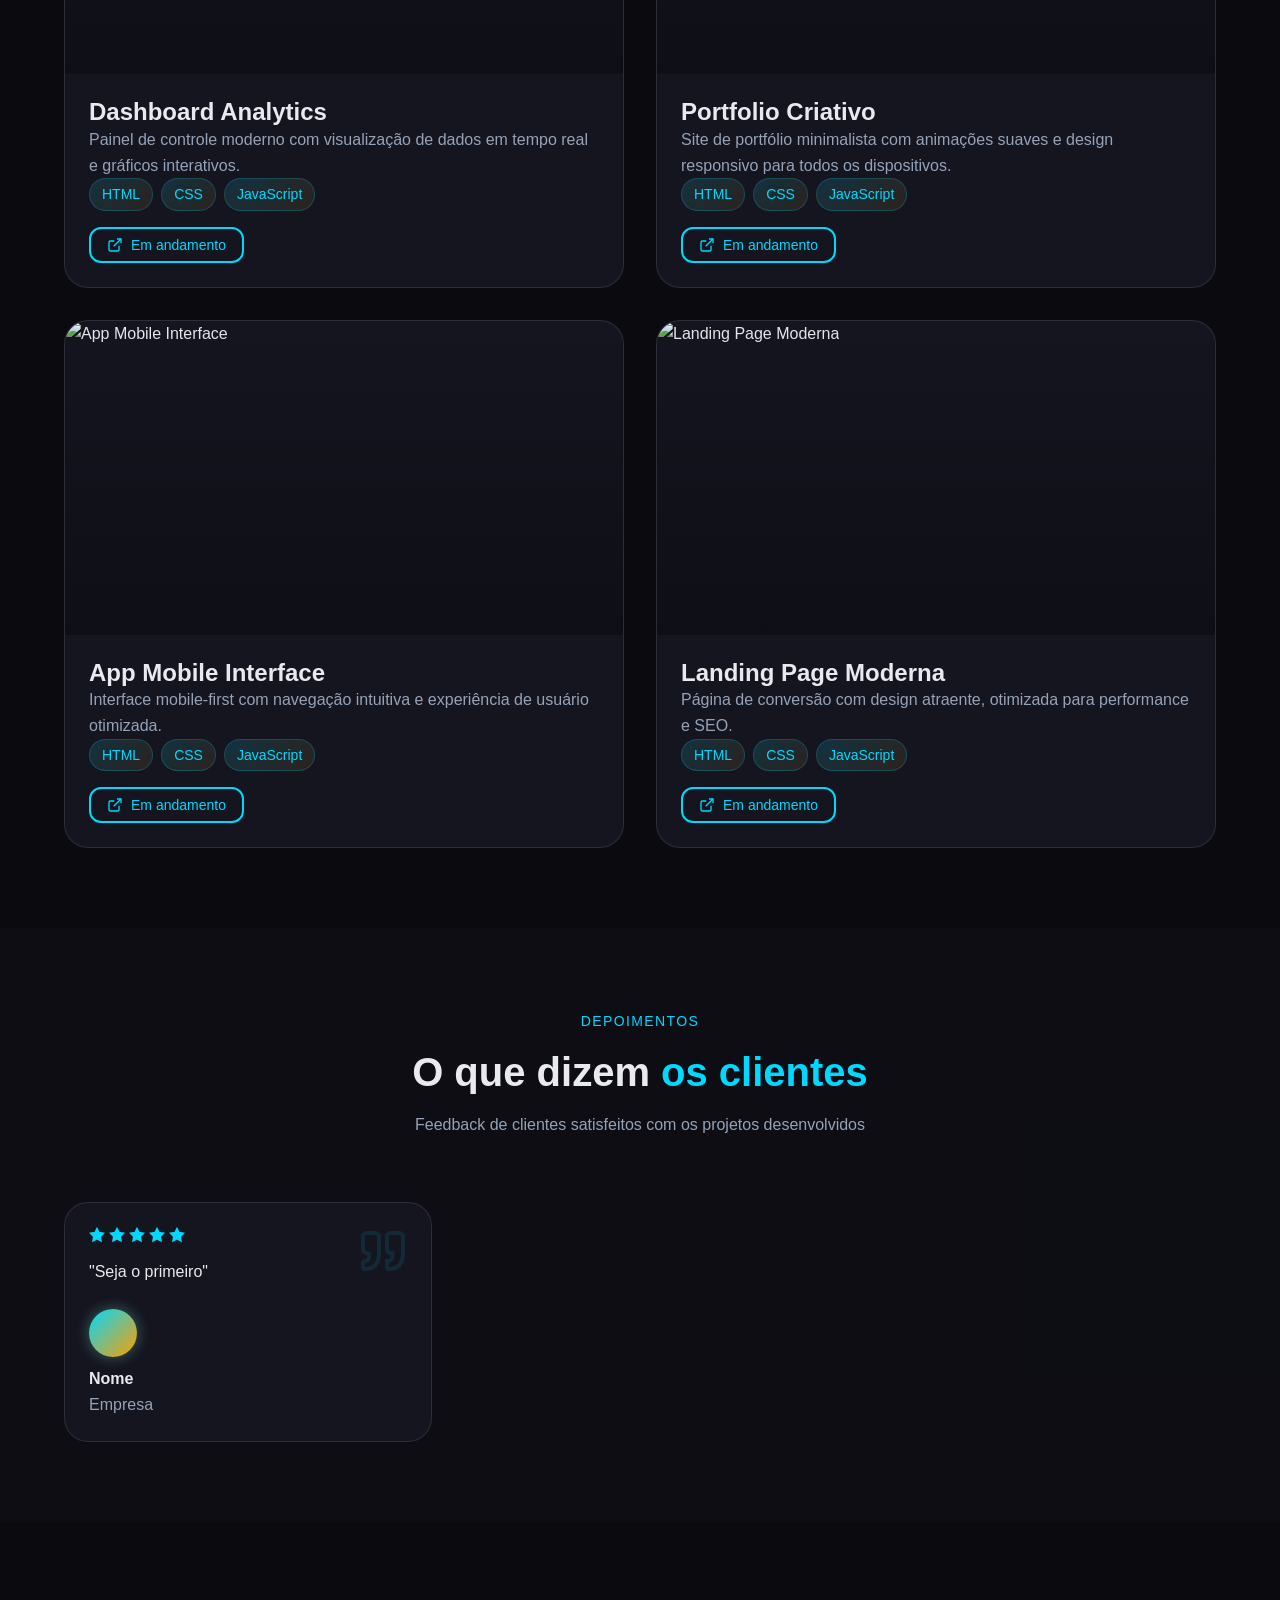
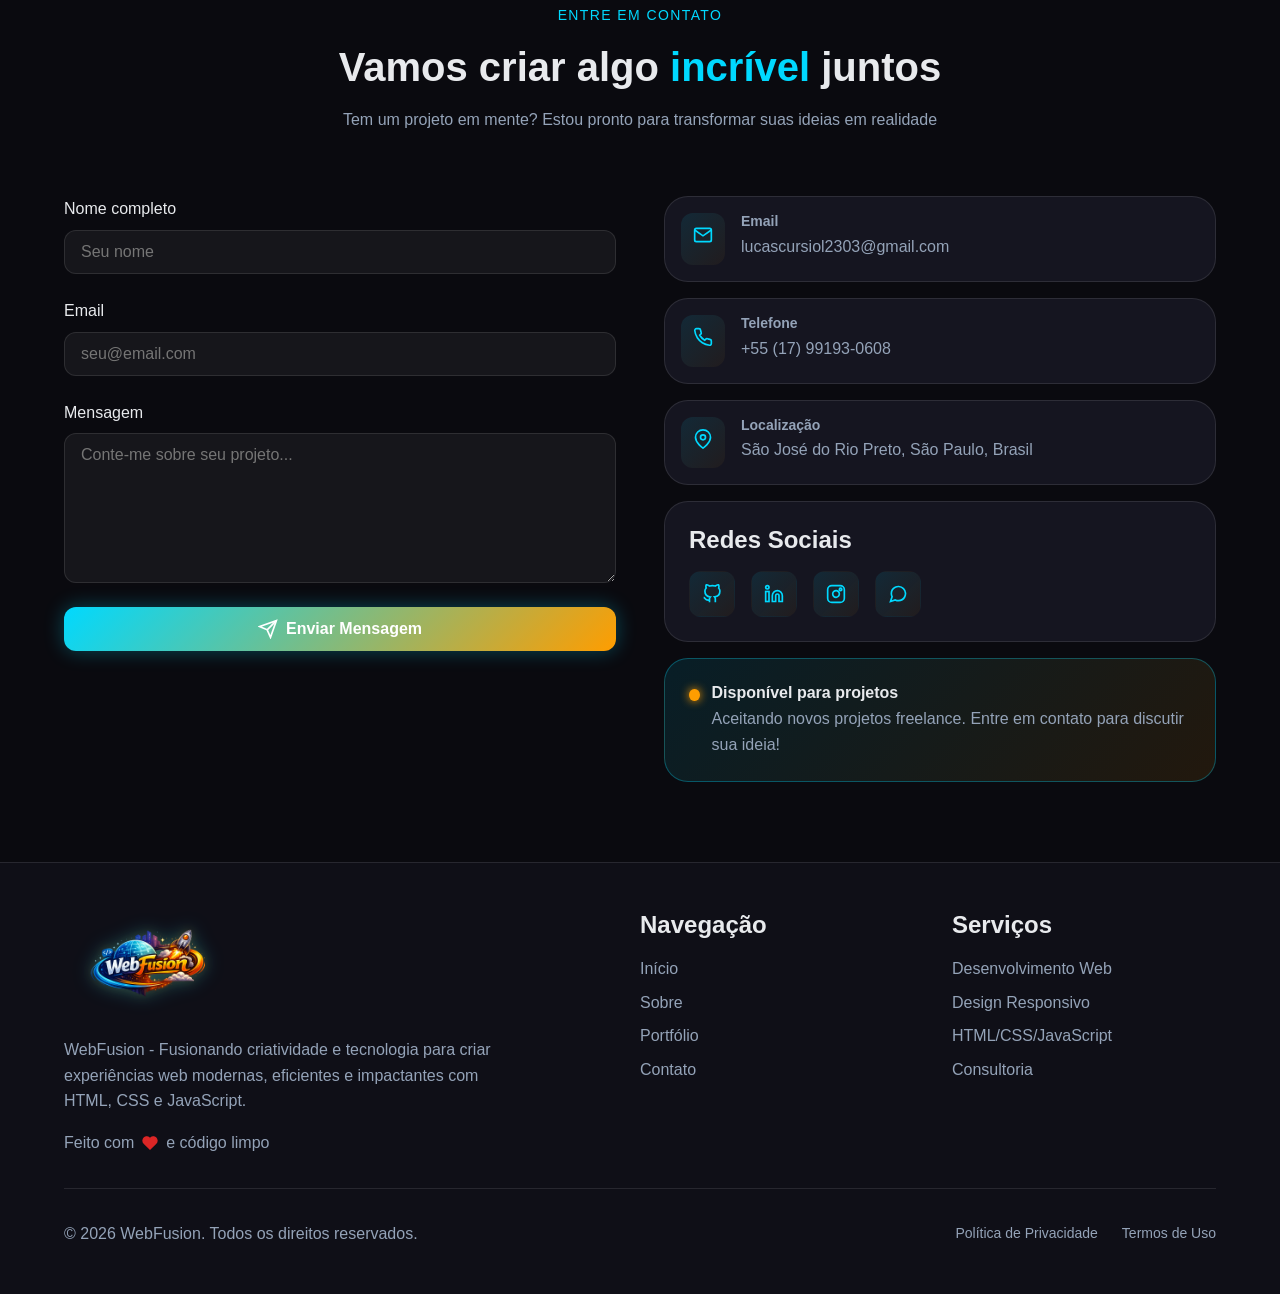
==== commit d7883b6f: "Atualização de numeros e velocidade" ====
--- a/index.html
+++ b/index.html
@@ -595,7 +595,7 @@
                         </div>
                         <div>
                             <h4>Telefone</h4>
-                            <p class="text-muted">+55 (17) 99742-9892</p>
+                            <p class="text-muted">+55 (17) 99193-0608</p>
                         </div>
                     </div>
 
@@ -644,7 +644,7 @@
                                     <circle cx="17.5" cy="6.5" r="1.5"></circle>
                                 </svg>
                             </a>
-                            <a href="https://wa.me/5517997429892?text=Olá%2C%20vim%20pelo%20seu%20portfólio%20e%20gostaria%20de%20conversar%20sobre%20um%20projeto!" class="social-link" target="_blank">
+                            <a href="https://wa.me/5517991930608?text=Olá%2C%20vim%20pelo%20seu%20portfólio%20e%20gostaria%20de%20conversar%20sobre%20um%20projeto!" class="social-link" target="_blank">
                                 <svg width="20" height="20" viewBox="0 0 24 24" fill="none"
                                     stroke="currentColor" stroke-width="2">
                                     <path d="M21 11.5a8.38 8.38 0 0 1-.9 3.8 8.5 8.5 0 0 1-7.6 4.7 8.38 8.38 0 0 1-3.8-.9L3 21l1.9-5.7a8.38 8.38 0 0 1-.9-3.8 8.5 8.5 0 0 1 4.7-7.6 8.38 8.38 0 0 1 3.8-.9h.5a8.48 8.48 0 0 1 8 8v.5z"></path>
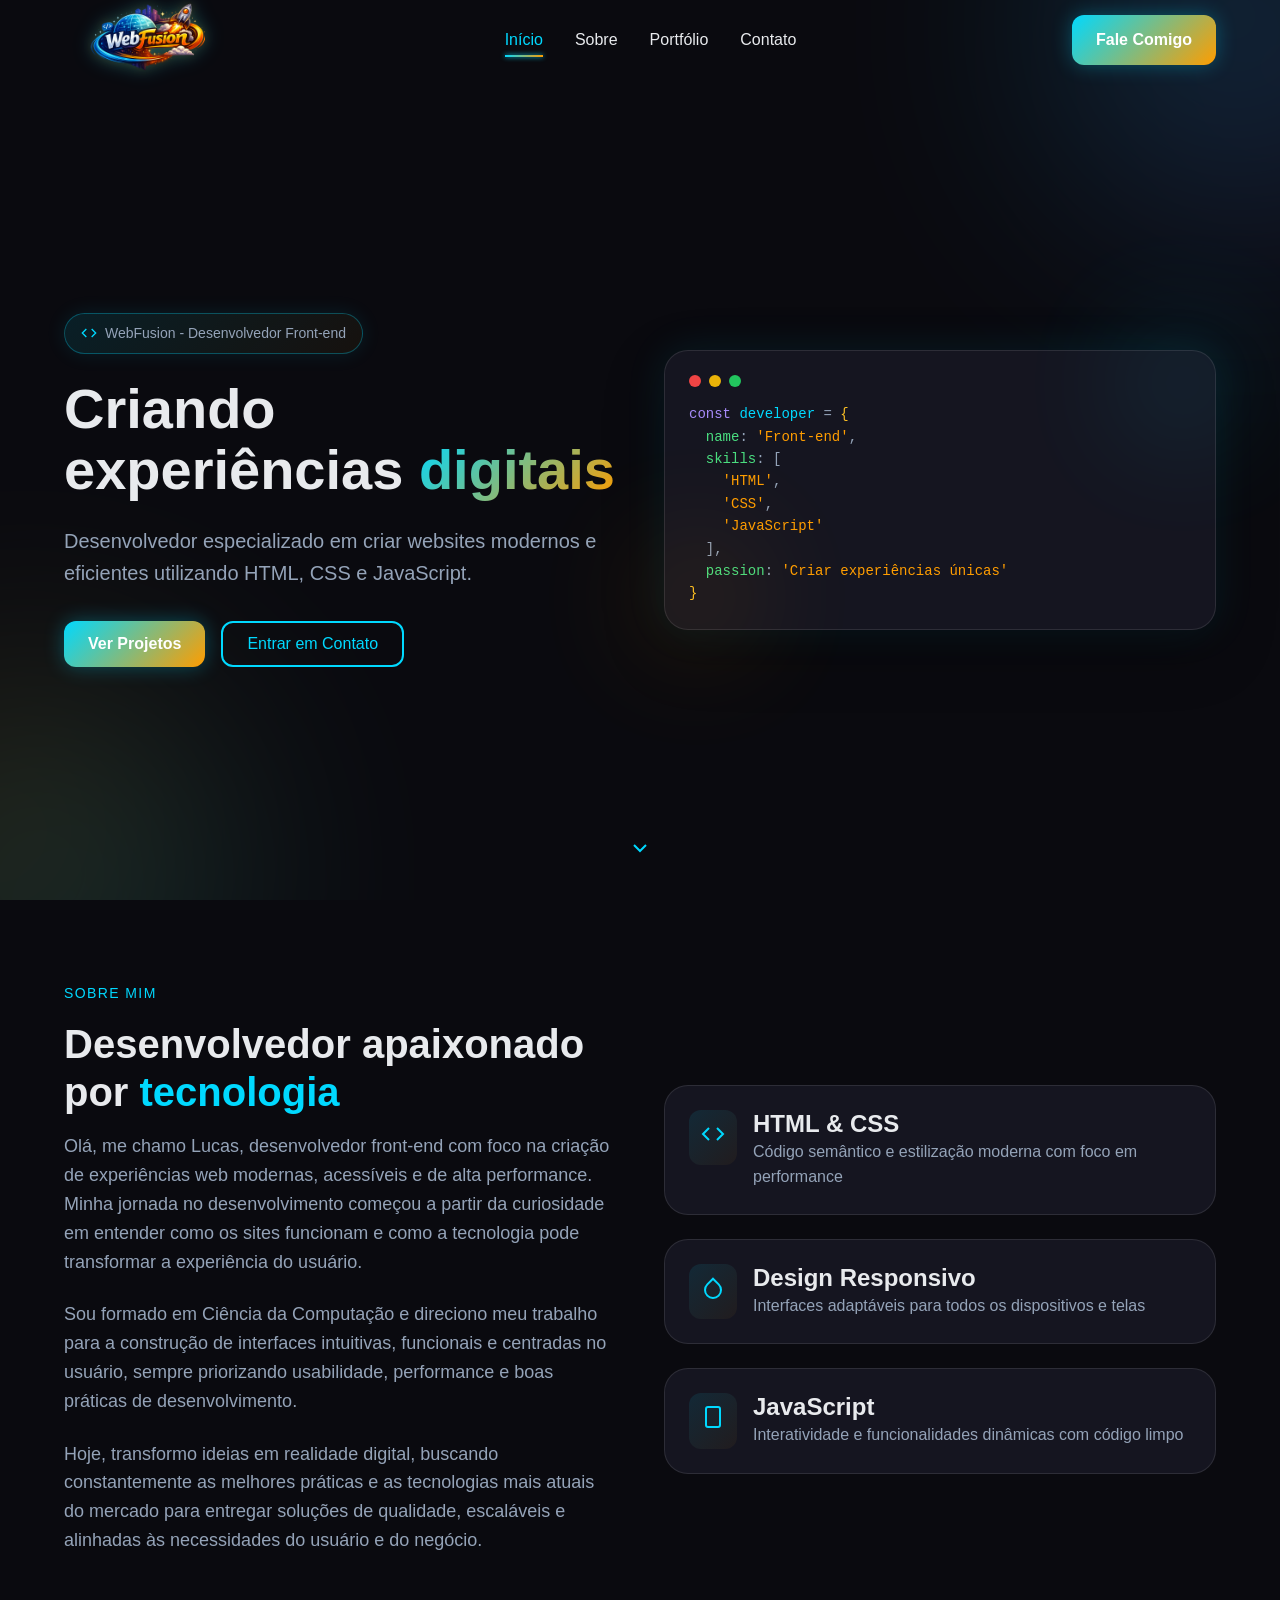
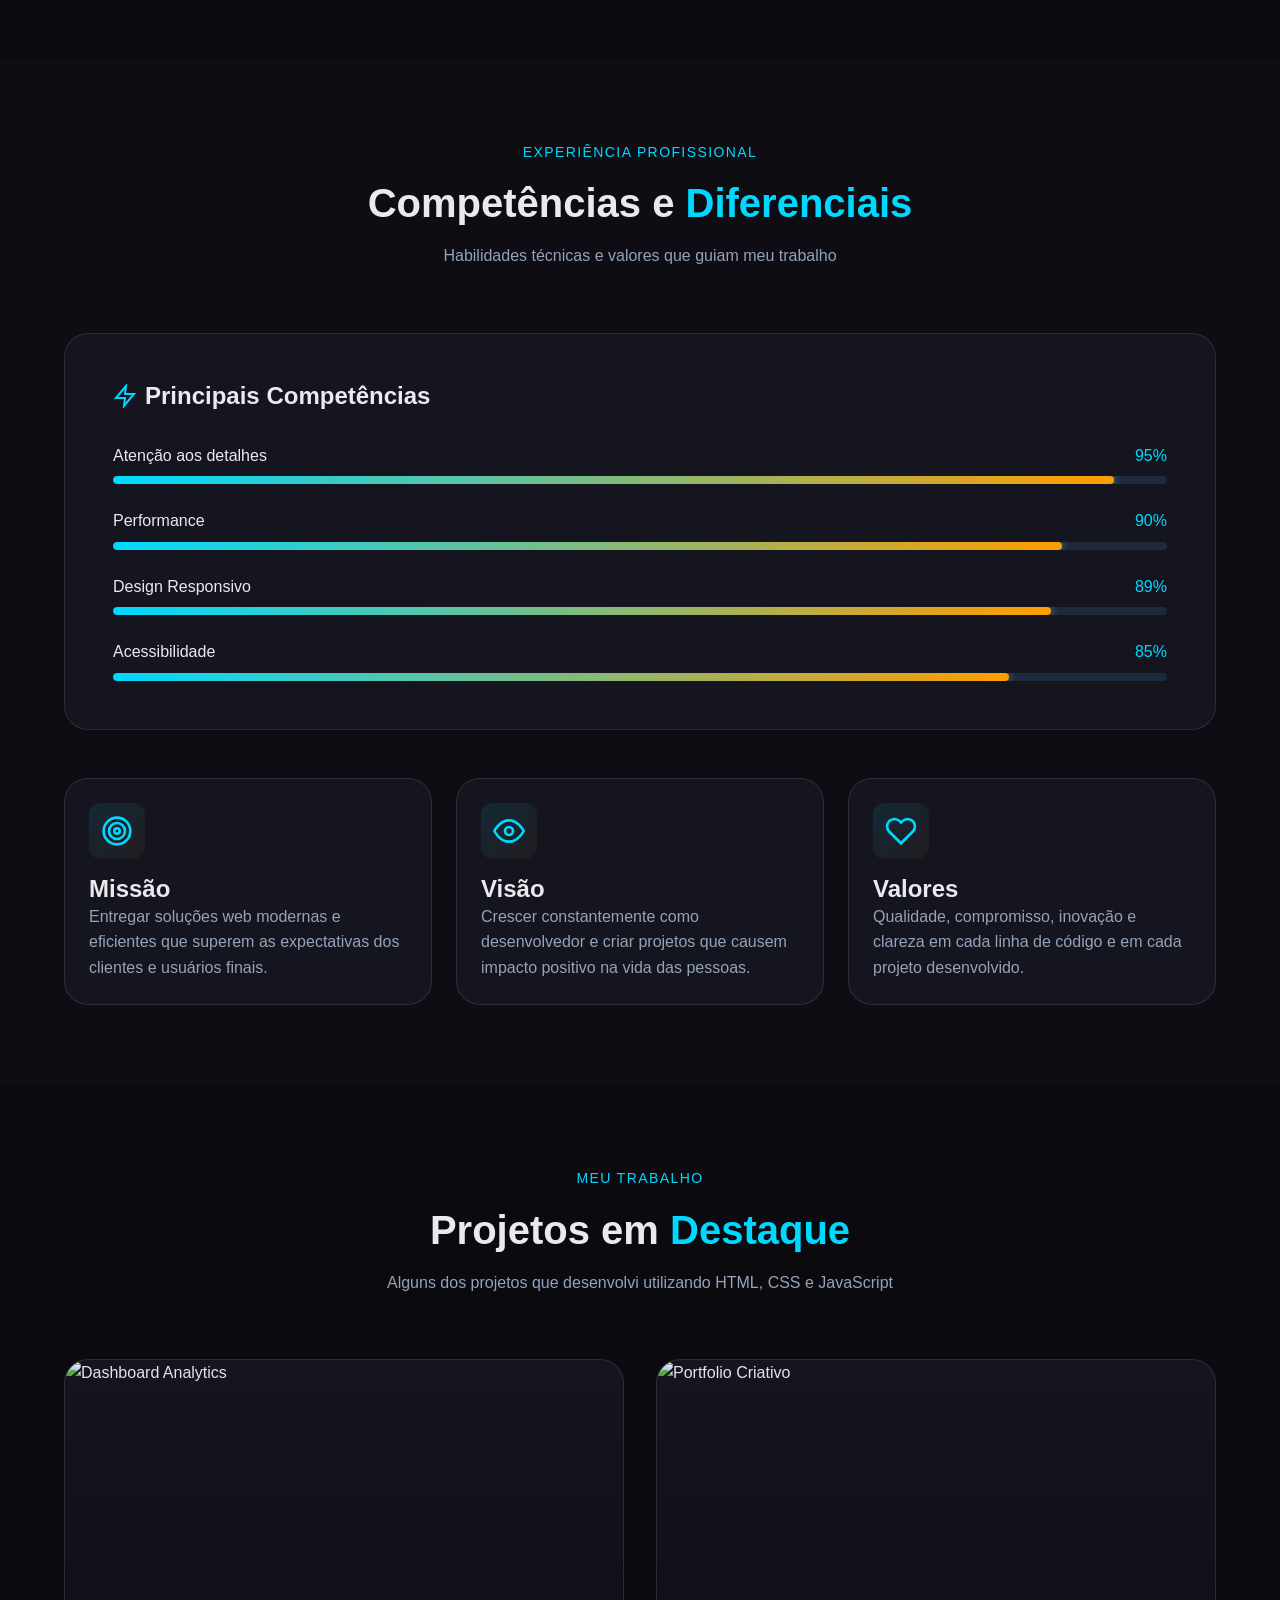
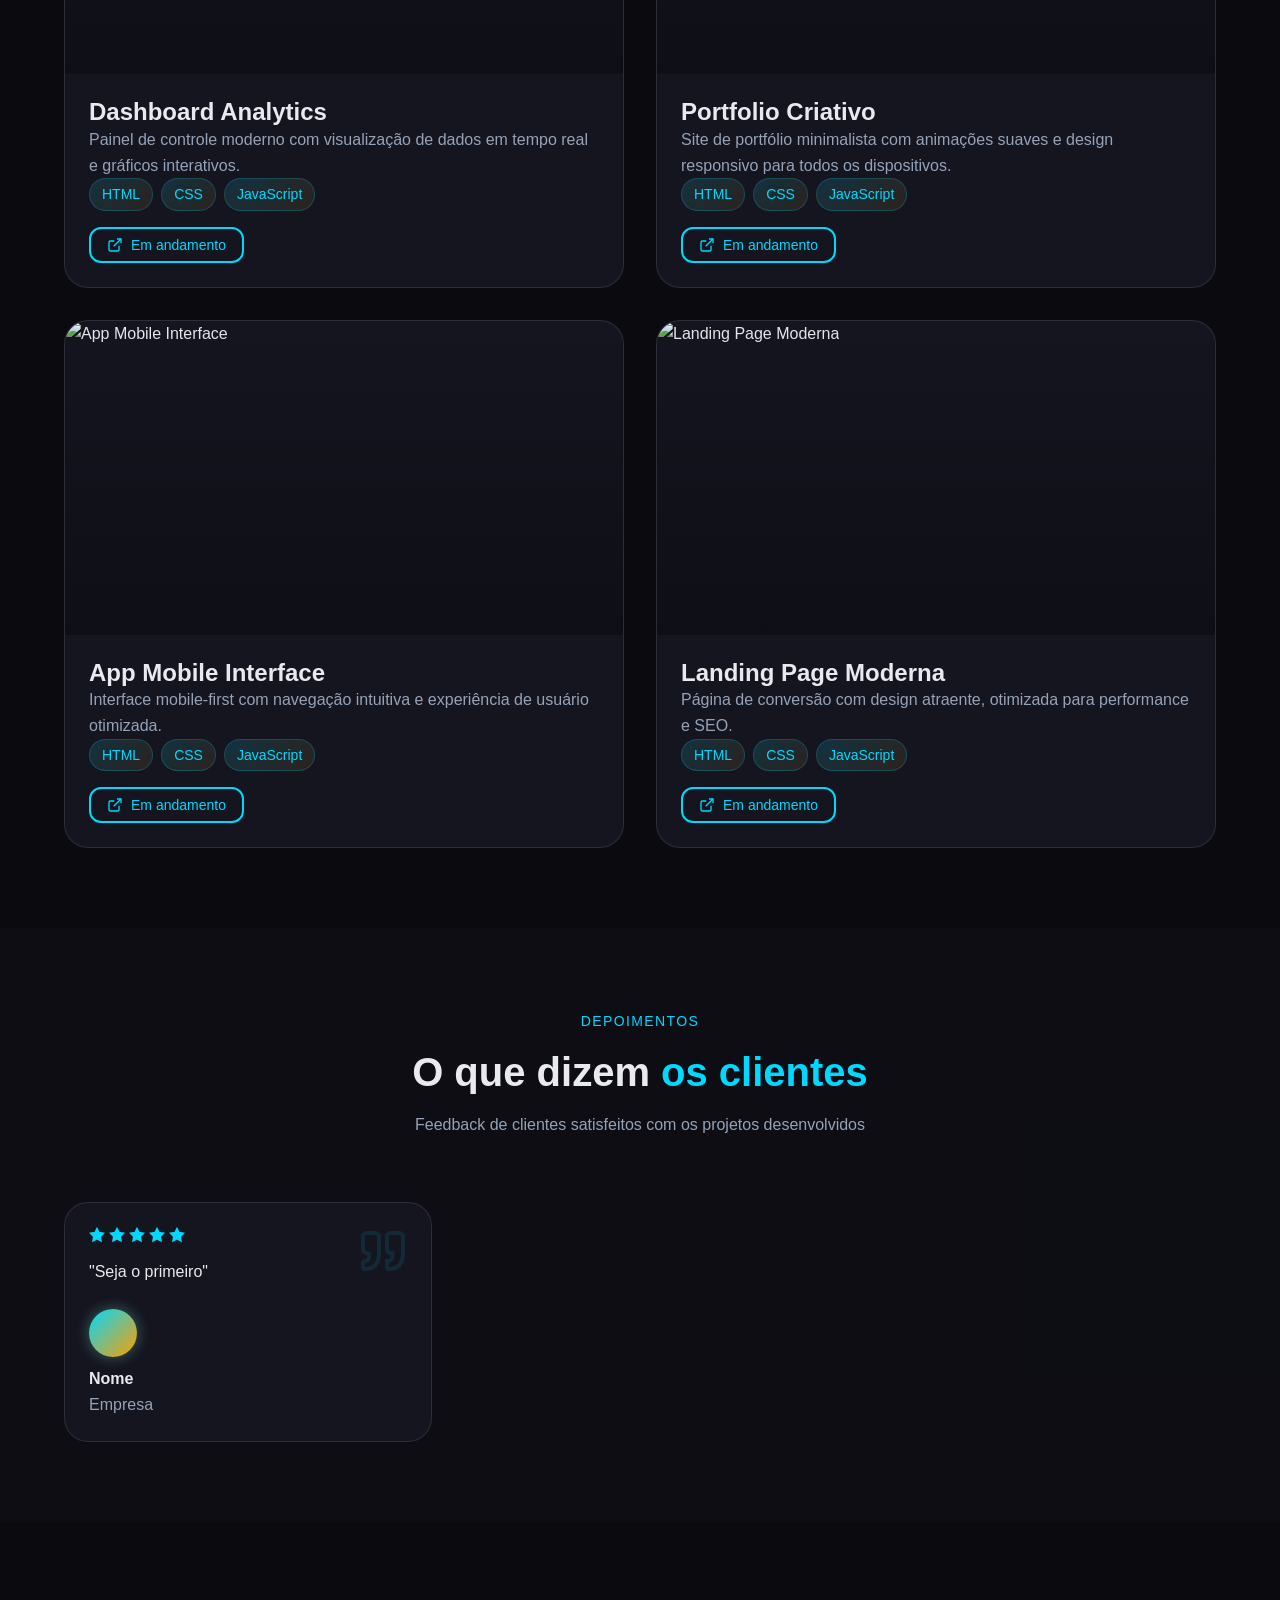
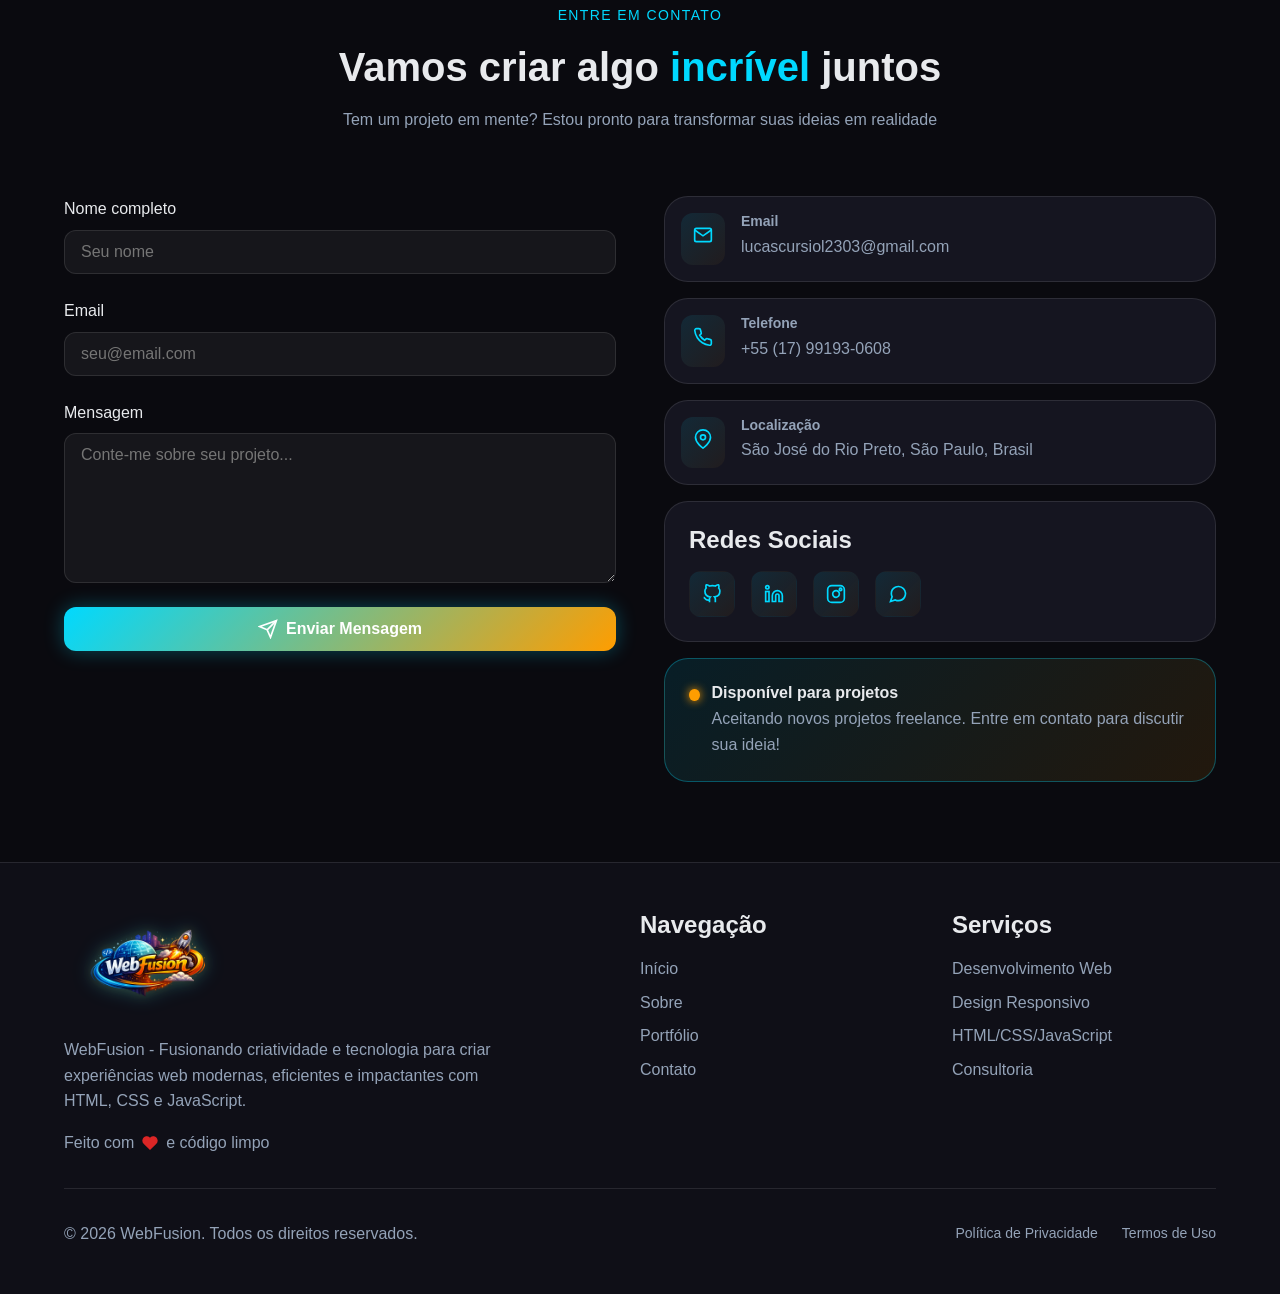
==== commit 565d45bb: "Botão Fale comigo" ====
--- a/index.html
+++ b/index.html
@@ -34,7 +34,7 @@
                 <a href="#contact" class="nav-link">Contato</a>
             </div>
 
-            <button class="btn btn-primary nav-cta">Fale Comigo</button>
+            <a href="#contact" class="btn btn-primary nav-cta">Fale Comigo</a>
 
             <button class="mobile-menu-toggle" aria-label="Toggle menu">
                 <span></span>
@@ -49,7 +49,7 @@
             <a href="#about" class="mobile-link">Sobre</a>
             <a href="#portfolio" class="mobile-link">Portfólio</a>
             <a href="#contact" class="mobile-link">Contato</a>
-            <button class="btn btn-primary w-full">Fale Comigo</button>
+            <a href="#contact" class="btn btn-primary w-full">Fale Comigo</a>
         </div>
     </nav>
 
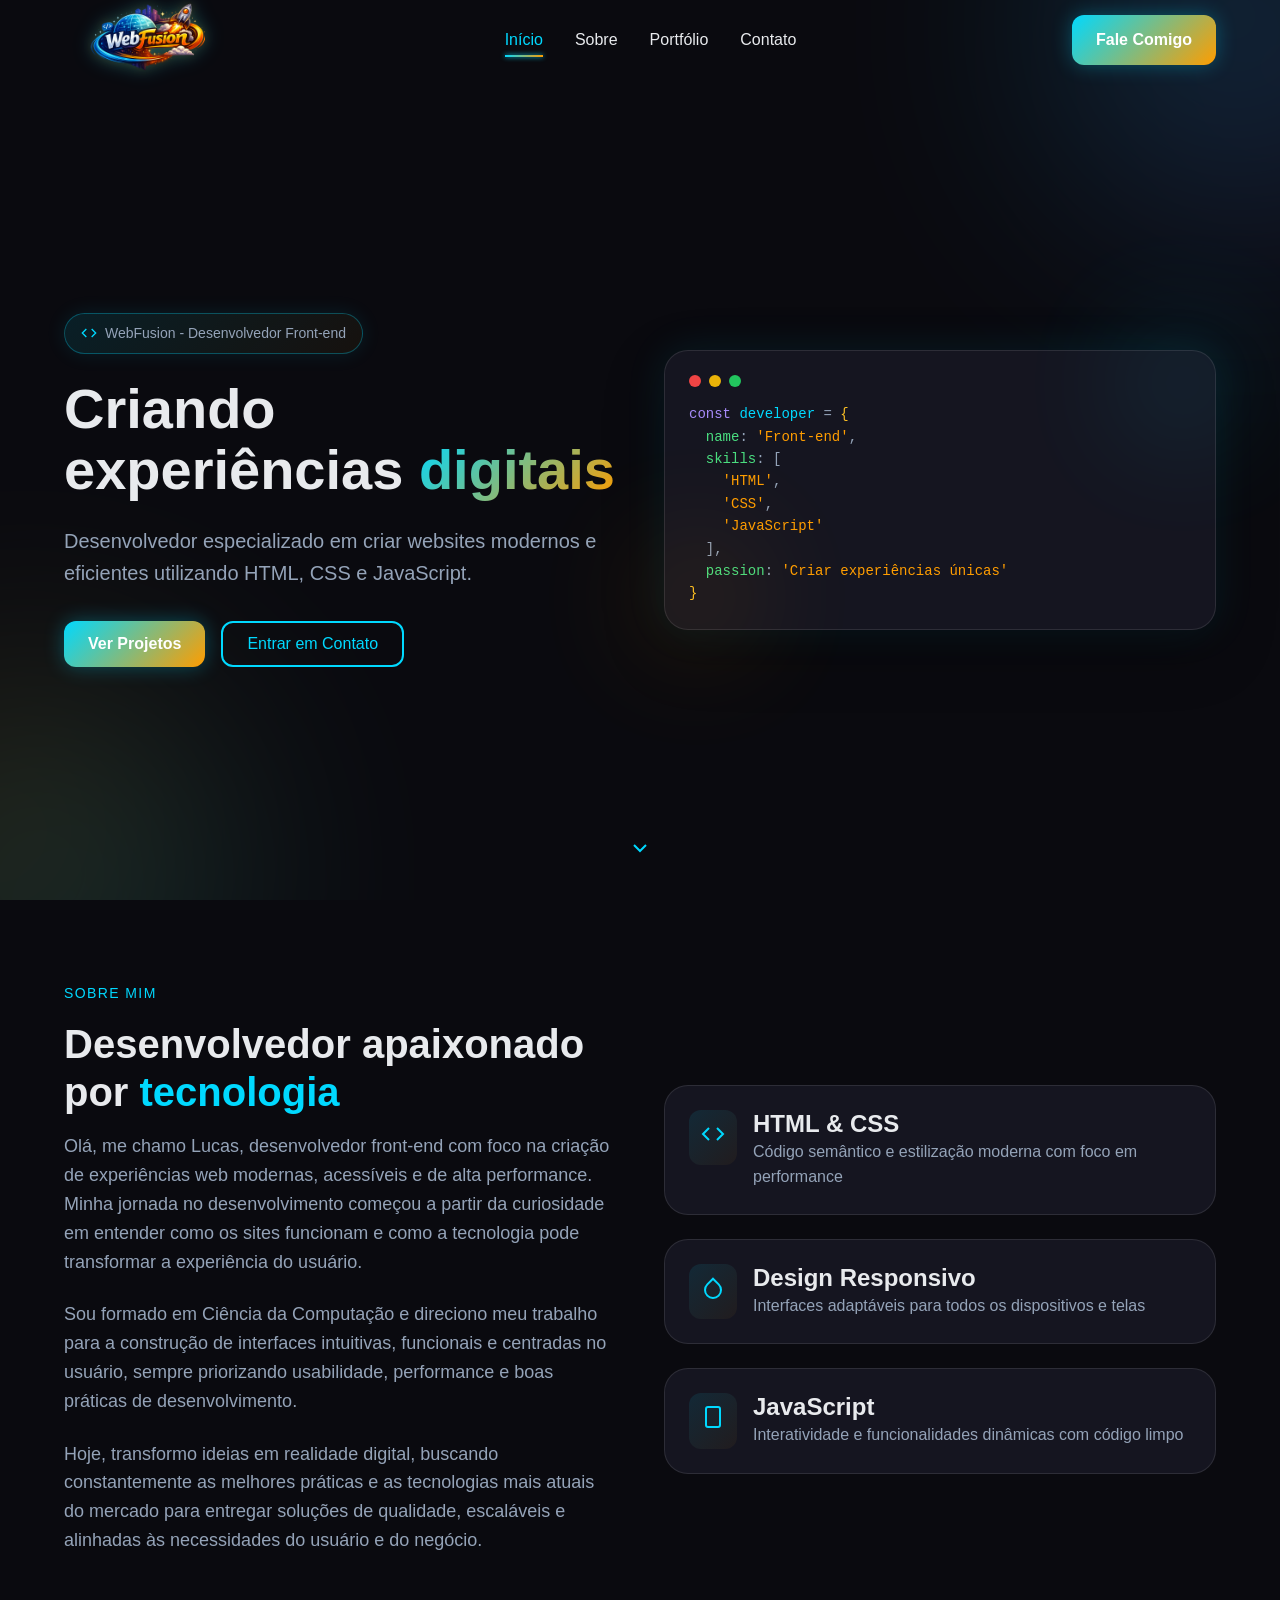
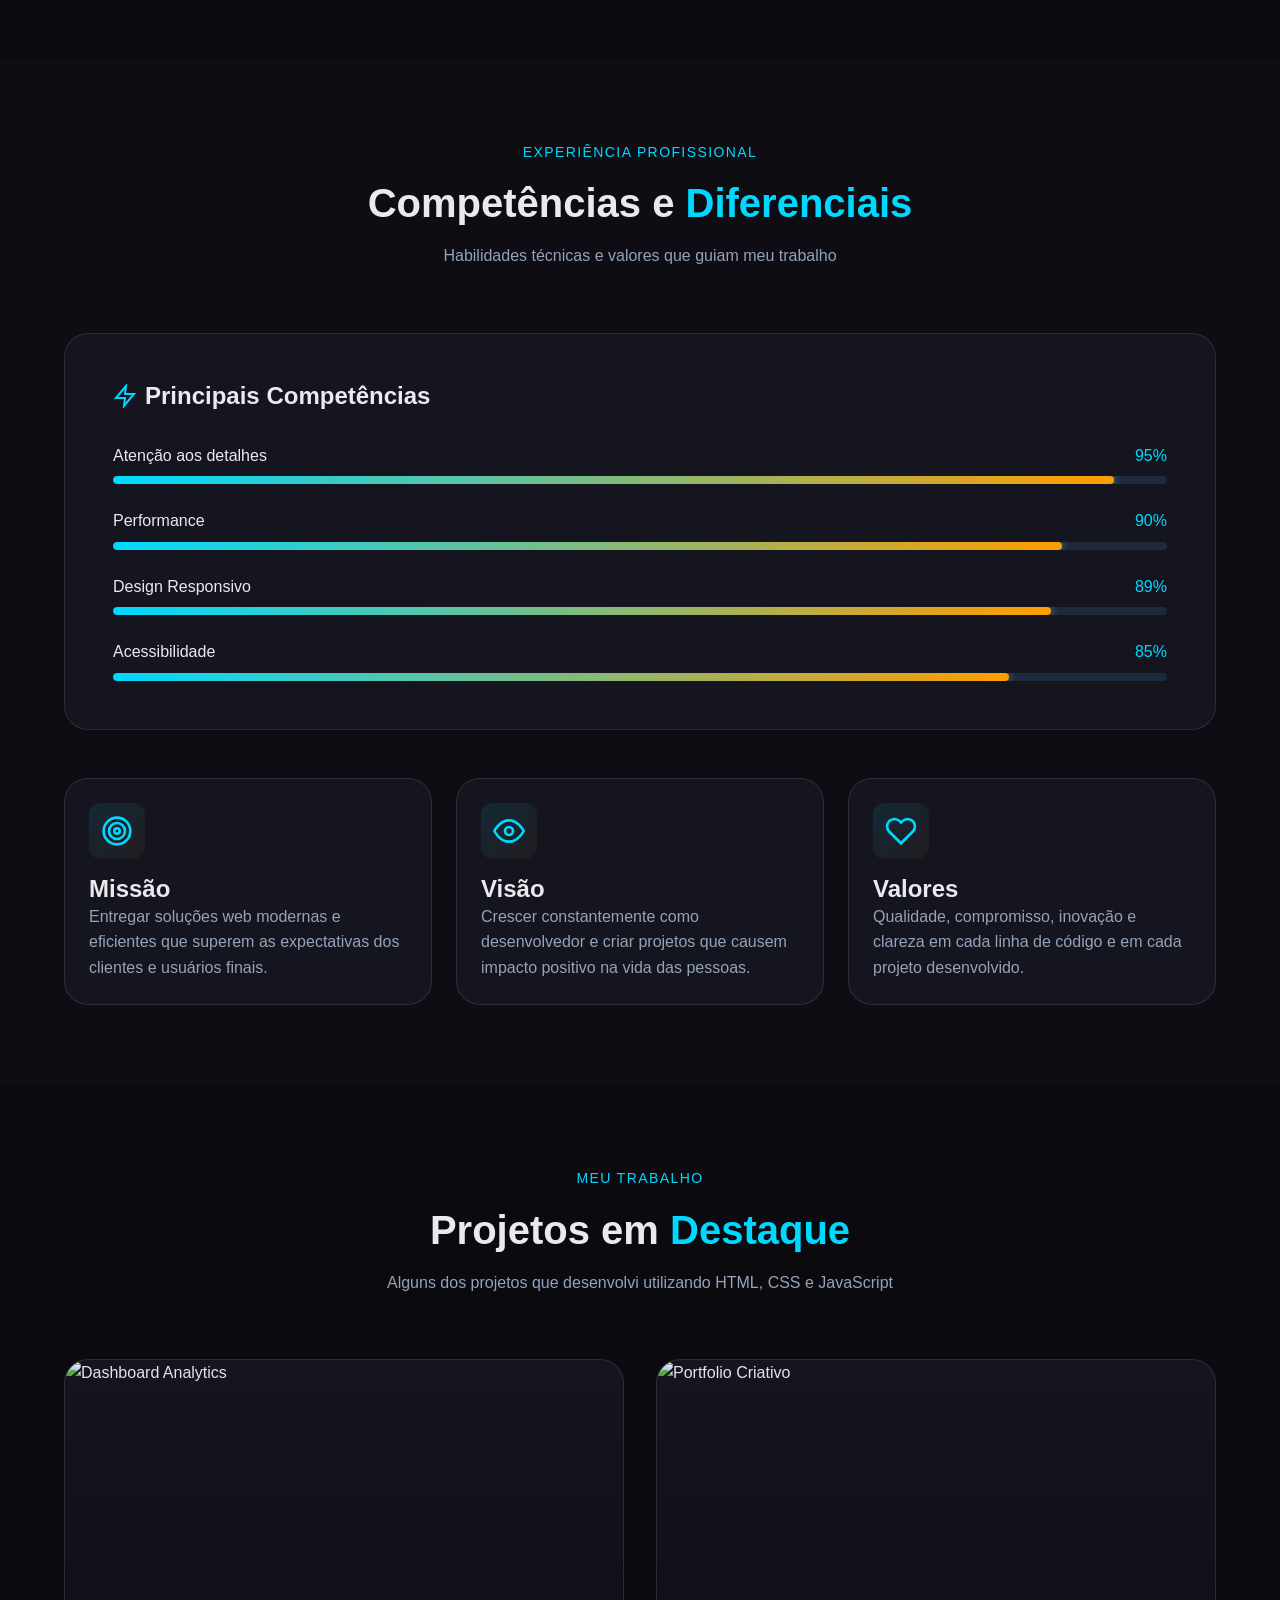
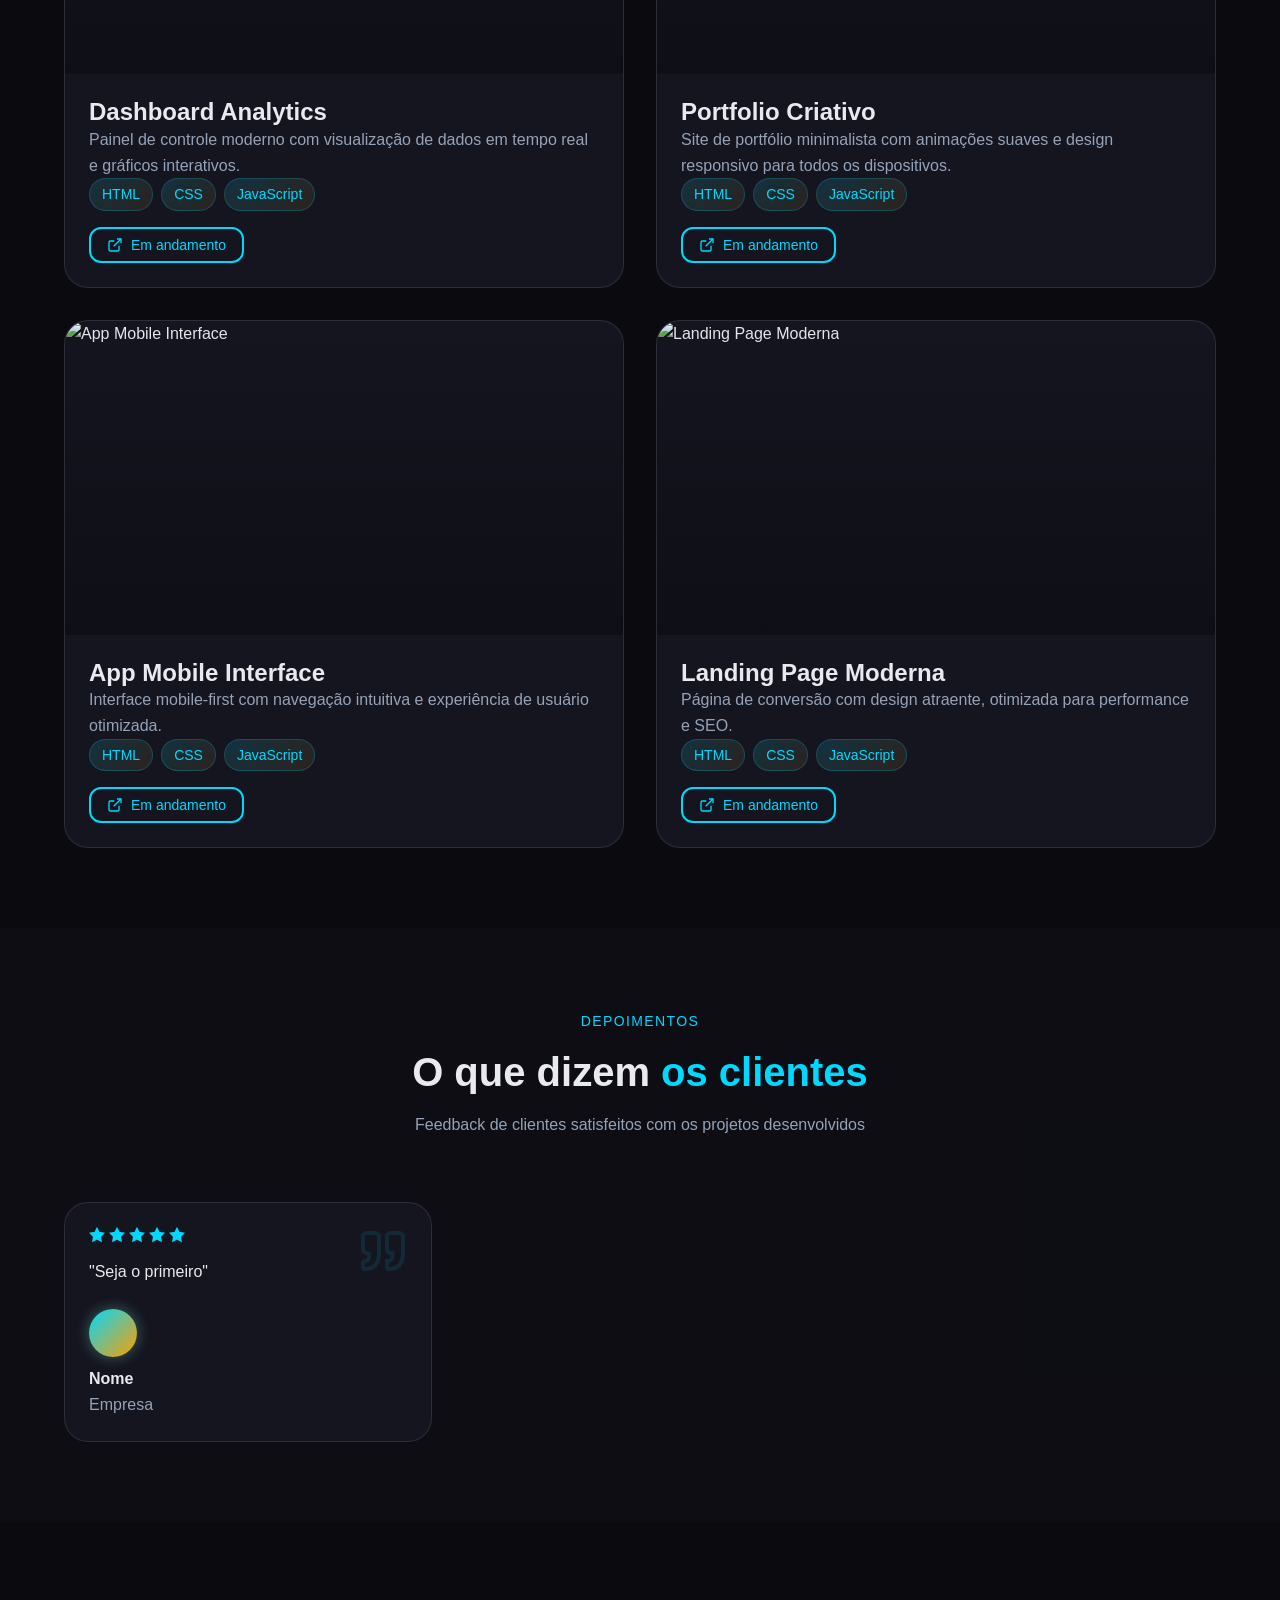
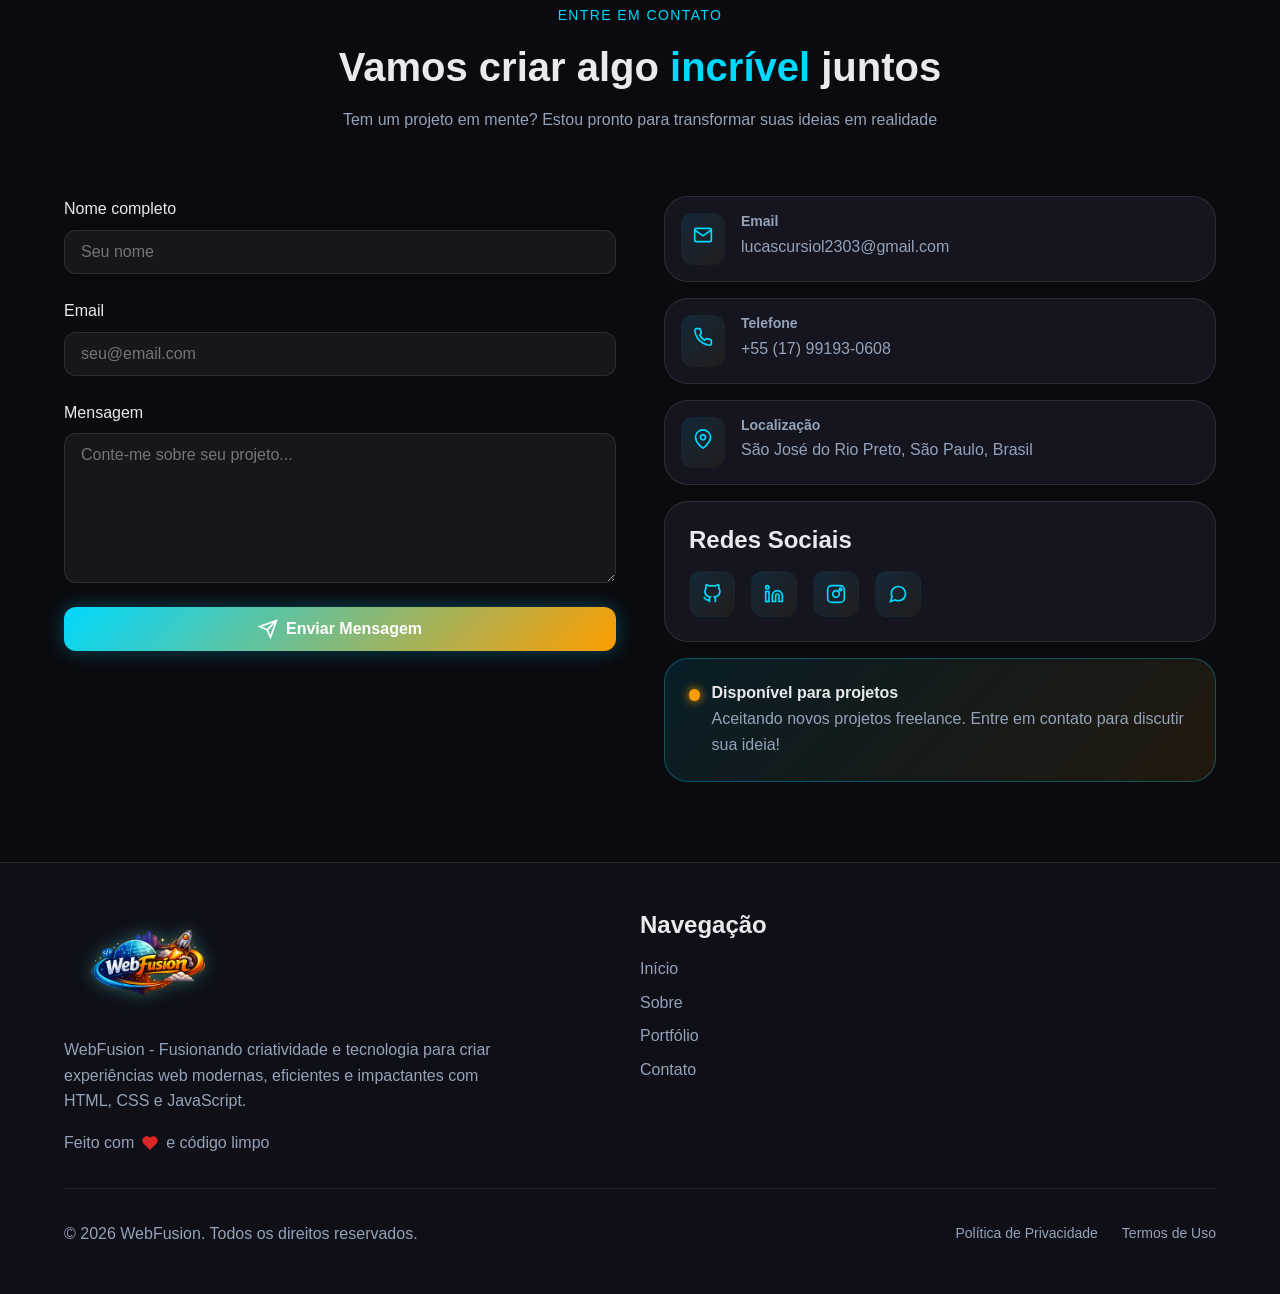
==== commit 6d858dab: "Paginas Adicionais (termos d uso e politica" ====
--- a/index.html
+++ b/index.html
@@ -17,6 +17,13 @@
     <link rel="icon" type="image/png" sizes="512x512" href="assets/favicon/android-chrome-512x512.png">
     <meta name="theme-color" content="#ffffff">
     <link rel="stylesheet" href="assets/styles/styles.css">
+
+    <script src="https://cdn.jsdelivr.net/npm/@emailjs/browser@4/dist/email.min.js"></script>
+    <script>
+        // Inicializa com sua Public Key
+        emailjs.init("SsPo_rOE2lrZA6y1O");
+    </script>
+
 </head>
 
 <body>
@@ -553,8 +560,8 @@
 
                     <div class="form-group">
                         <label for="message">Mensagem</label>
-                        <textarea id="message" name="message" rows="6"
-                            placeholder="Conte-me sobre seu projeto..." required></textarea>
+                        <textarea id="message" name="message" rows="6" placeholder="Conte-me sobre seu projeto..."
+                            required></textarea>
                     </div>
 
                     <button type="submit" class="btn btn-primary w-full">
@@ -565,15 +572,31 @@
                         </svg>
                         Enviar Mensagem
                     </button>
+                    <div id="status"
+                        style="display:none; align-items:center; justify-content:center; gap:10px; margin-top:12px;">
+                        <svg id="status-spinner" style="display:none; animation: spin 0.8s linear infinite;" width="18"
+                            height="18" viewBox="0 0 24 24" fill="none" stroke="#00d9ff" stroke-width="2.5">
+                            <path
+                                d="M12 2v4M12 18v4M4.93 4.93l2.83 2.83M16.24 16.24l2.83 2.83M2 12h4M18 12h4M4.93 19.07l2.83-2.83M16.24 7.76l2.83-2.83" />
+                        </svg>
+                        <span id="status-text"></span>
+                    </div>
+
+                    <style>
+                        @keyframes spin {
+                            to {
+                                transform: rotate(360deg);
+                            }
+                        }
+                    </style>
                 </form>
 
                 <div class="contact-info">
                     <div class="info-card">
                         <div class="info-icon">
-                            <svg width="20" height="20" viewBox="0 0 24 24" fill="none"
-                                stroke="currentColor" stroke-width="2">
-                                <path
-                                    d="M4 4h16c1.1 0 2 .9 2 2v12c0 1.1-.9 2-2 2H4c-1.1 0-2-.9-2-2V6c0-1.1.9-2 2-2z">
+                            <svg width="20" height="20" viewBox="0 0 24 24" fill="none" stroke="currentColor"
+                                stroke-width="2">
+                                <path d="M4 4h16c1.1 0 2 .9 2 2v12c0 1.1-.9 2-2 2H4c-1.1 0-2-.9-2-2V6c0-1.1.9-2 2-2z">
                                 </path>
                                 <polyline points="22,6 12,13 2,6"></polyline>
                             </svg>
@@ -586,8 +609,8 @@
 
                     <div class="info-card">
                         <div class="info-icon">
-                            <svg width="20" height="20" viewBox="0 0 24 24" fill="none"
-                                stroke="currentColor" stroke-width="2">
+                            <svg width="20" height="20" viewBox="0 0 24 24" fill="none" stroke="currentColor"
+                                stroke-width="2">
                                 <path
                                     d="M22 16.92v3a2 2 0 0 1-2.18 2 19.79 19.79 0 0 1-8.63-3.07 19.5 19.5 0 0 1-6-6 19.79 19.79 0 0 1-3.07-8.67A2 2 0 0 1 4.11 2h3a2 2 0 0 1 2 1.72 12.84 12.84 0 0 0 .7 2.81 2 2 0 0 1-.45 2.11L8.09 9.91a16 16 0 0 0 6 6l1.27-1.27a2 2 0 0 1 2.11-.45 12.84 12.84 0 0 0 2.81.7A2 2 0 0 1 22 16.92z">
                                 </path>
@@ -601,8 +624,8 @@
 
                     <div class="info-card">
                         <div class="info-icon">
-                            <svg width="20" height="20" viewBox="0 0 24 24" fill="none"
-                                stroke="currentColor" stroke-width="2">
+                            <svg width="20" height="20" viewBox="0 0 24 24" fill="none" stroke="currentColor"
+                                stroke-width="2">
                                 <path d="M21 10c0 7-9 13-9 13s-9-6-9-13a9 9 0 0 1 18 0z"></path>
                                 <circle cx="12" cy="10" r="3"></circle>
                             </svg>
@@ -617,17 +640,17 @@
                         <h3>Redes Sociais</h3>
                         <div class="social-links">
                             <a href="https://github.com/Cursiol" class="social-link" target="_blank">
-                                <svg width="20" height="20" viewBox="0 0 24 24" fill="none"
-                                    stroke="currentColor" stroke-width="2">
+                                <svg width="20" height="20" viewBox="0 0 24 24" fill="none" stroke="currentColor"
+                                    stroke-width="2">
                                     <path
                                         d="M9 19c-5 1.5-5-2.5-7-3m14 6v-3.87a3.37 3.37 0 0 0-.94-2.61c3.14-.35 6.44-1.54 6.44-7A5.44 5.44 0 0 0 20 4.77 5.07 5.07 0 0 0 19.91 1S18.73.65 16 2.48a13.38 13.38 0 0 0-7 0C6.27.65 5.09 1 5.09 1A5.07 5.07 0 0 0 5 4.77a5.44 5.44 0 0 0-1.5 3.78c0 5.42 3.3 6.61 6.44 7A3.37 3.37 0 0 0 9 18.13V22">
                                     </path>
                                 </svg>
                             </a>
-                            <a href="https://www.linkedin.com/in/lucas-ap-cursiol-ba1b411ba/"
-                                class="social-link" target="_blank">
-                                <svg width="20" height="20" viewBox="0 0 24 24" fill="none"
-                                    stroke="currentColor" stroke-width="2">
+                            <a href="https://www.linkedin.com/in/lucas-ap-cursiol-ba1b411ba/" class="social-link"
+                                target="_blank">
+                                <svg width="20" height="20" viewBox="0 0 24 24" fill="none" stroke="currentColor"
+                                    stroke-width="2">
                                     <path
                                         d="M16 8a6 6 0 0 1 6 6v7h-4v-7a2 2 0 0 0-2-2 2 2 0 0 0-2 2v7h-4v-7a6 6 0 0 1 6-6z">
                                     </path>
@@ -635,19 +658,21 @@
                                     <circle cx="4" cy="4" r="2"></circle>
                                 </svg>
                             </a>
-                            <a href="https://www.instagram.com/lucas_cursiol/" class="social-link"
-                                target="_blank">
-                                <svg width="20" height="20" viewBox="0 0 24 24" fill="none"
-                                    stroke="currentColor" stroke-width="2">
+                            <a href="https://www.instagram.com/lucas_cursiol/" class="social-link" target="_blank">
+                                <svg width="20" height="20" viewBox="0 0 24 24" fill="none" stroke="currentColor"
+                                    stroke-width="2">
                                     <rect x="2" y="2" width="20" height="20" rx="5" ry="5"></rect>
                                     <path d="M16 11.37A4 4 0 1 1 12.63 8 4 4 0 0 1 16 11.37z"></path>
                                     <circle cx="17.5" cy="6.5" r="1.5"></circle>
                                 </svg>
                             </a>
-                            <a href="https://wa.me/5517991930608?text=Olá%2C%20vim%20pelo%20seu%20portfólio%20e%20gostaria%20de%20conversar%20sobre%20um%20projeto!" class="social-link" target="_blank">
-                                <svg width="20" height="20" viewBox="0 0 24 24" fill="none"
-                                    stroke="currentColor" stroke-width="2">
-                                    <path d="M21 11.5a8.38 8.38 0 0 1-.9 3.8 8.5 8.5 0 0 1-7.6 4.7 8.38 8.38 0 0 1-3.8-.9L3 21l1.9-5.7a8.38 8.38 0 0 1-.9-3.8 8.5 8.5 0 0 1 4.7-7.6 8.38 8.38 0 0 1 3.8-.9h.5a8.48 8.48 0 0 1 8 8v.5z"></path>
+                            <a href="https://wa.me/5517991930608?text=Olá%2C%20vim%20pelo%20seu%20portfólio%20e%20gostaria%20de%20conversar%20sobre%20um%20projeto!"
+                                class="social-link" target="_blank">
+                                <svg width="20" height="20" viewBox="0 0 24 24" fill="none" stroke="currentColor"
+                                    stroke-width="2">
+                                    <path
+                                        d="M21 11.5a8.38 8.38 0 0 1-.9 3.8 8.5 8.5 0 0 1-7.6 4.7 8.38 8.38 0 0 1-3.8-.9L3 21l1.9-5.7a8.38 8.38 0 0 1-.9-3.8 8.5 8.5 0 0 1 4.7-7.6 8.38 8.38 0 0 1 3.8-.9h.5a8.48 8.48 0 0 1 8 8v.5z">
+                                    </path>
                                 </svg>
                             </a>
                         </div>
@@ -700,15 +725,6 @@
                     </ul>
                 </div>
 
-                <div class="footer-links">
-                    <h3>Serviços</h3>
-                    <ul>
-                        <li><a href="#">Desenvolvimento Web</a></li>
-                        <li><a href="#">Design Responsivo</a></li>
-                        <li><a href="#">HTML/CSS/JavaScript</a></li>
-                        <li><a href="#">Consultoria</a></li>
-                    </ul>
-                </div>
             </div>
 
             <div class="footer-bottom">
@@ -716,8 +732,8 @@
                     reservados.
                 </p>
                 <div class="footer-bottom-links">
-                    <a href="#" class="text-muted">Política de Privacidade</a>
-                    <a href="#" class="text-muted">Termos de Uso</a>
+                    <a href="privacy.html" class="text-muted">Política de Privacidade</a>
+                    <a href="terms.html" class="text-muted">Termos de Uso</a>
                 </div>
             </div>
         </div>
